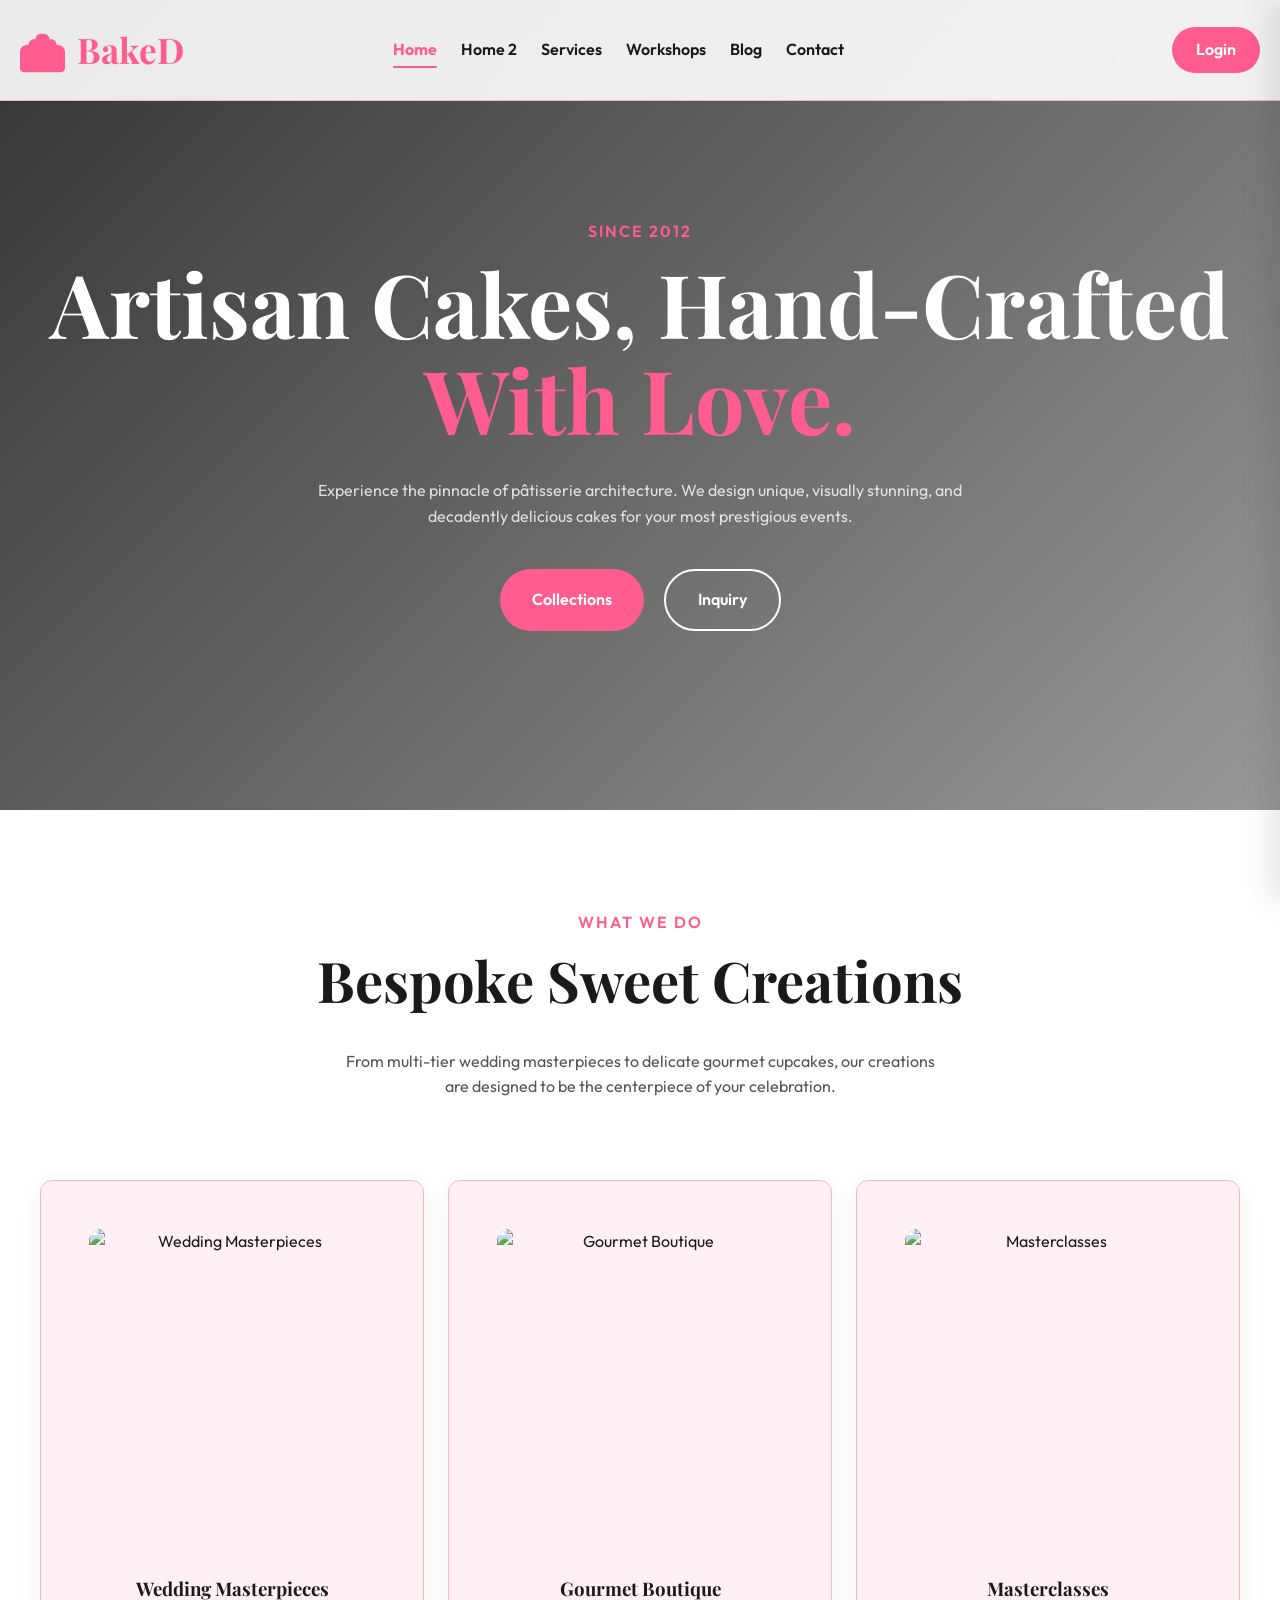
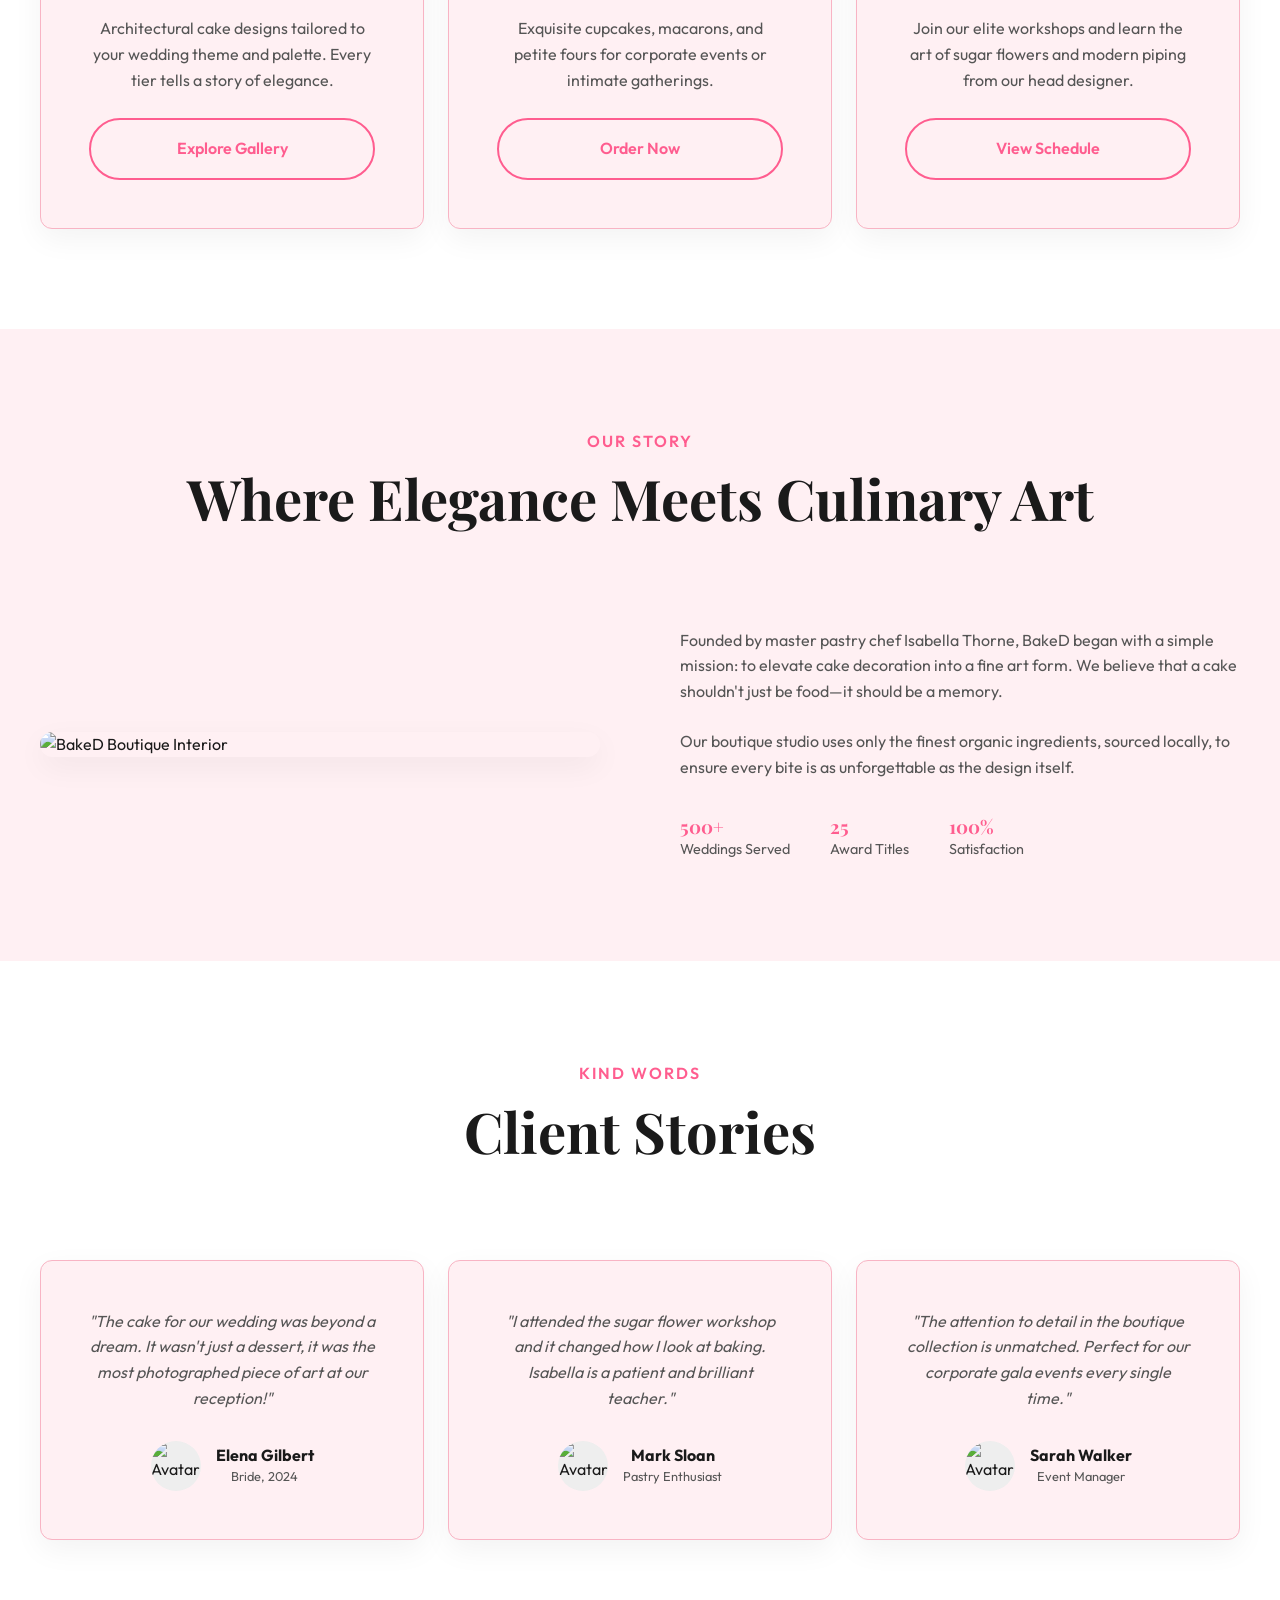
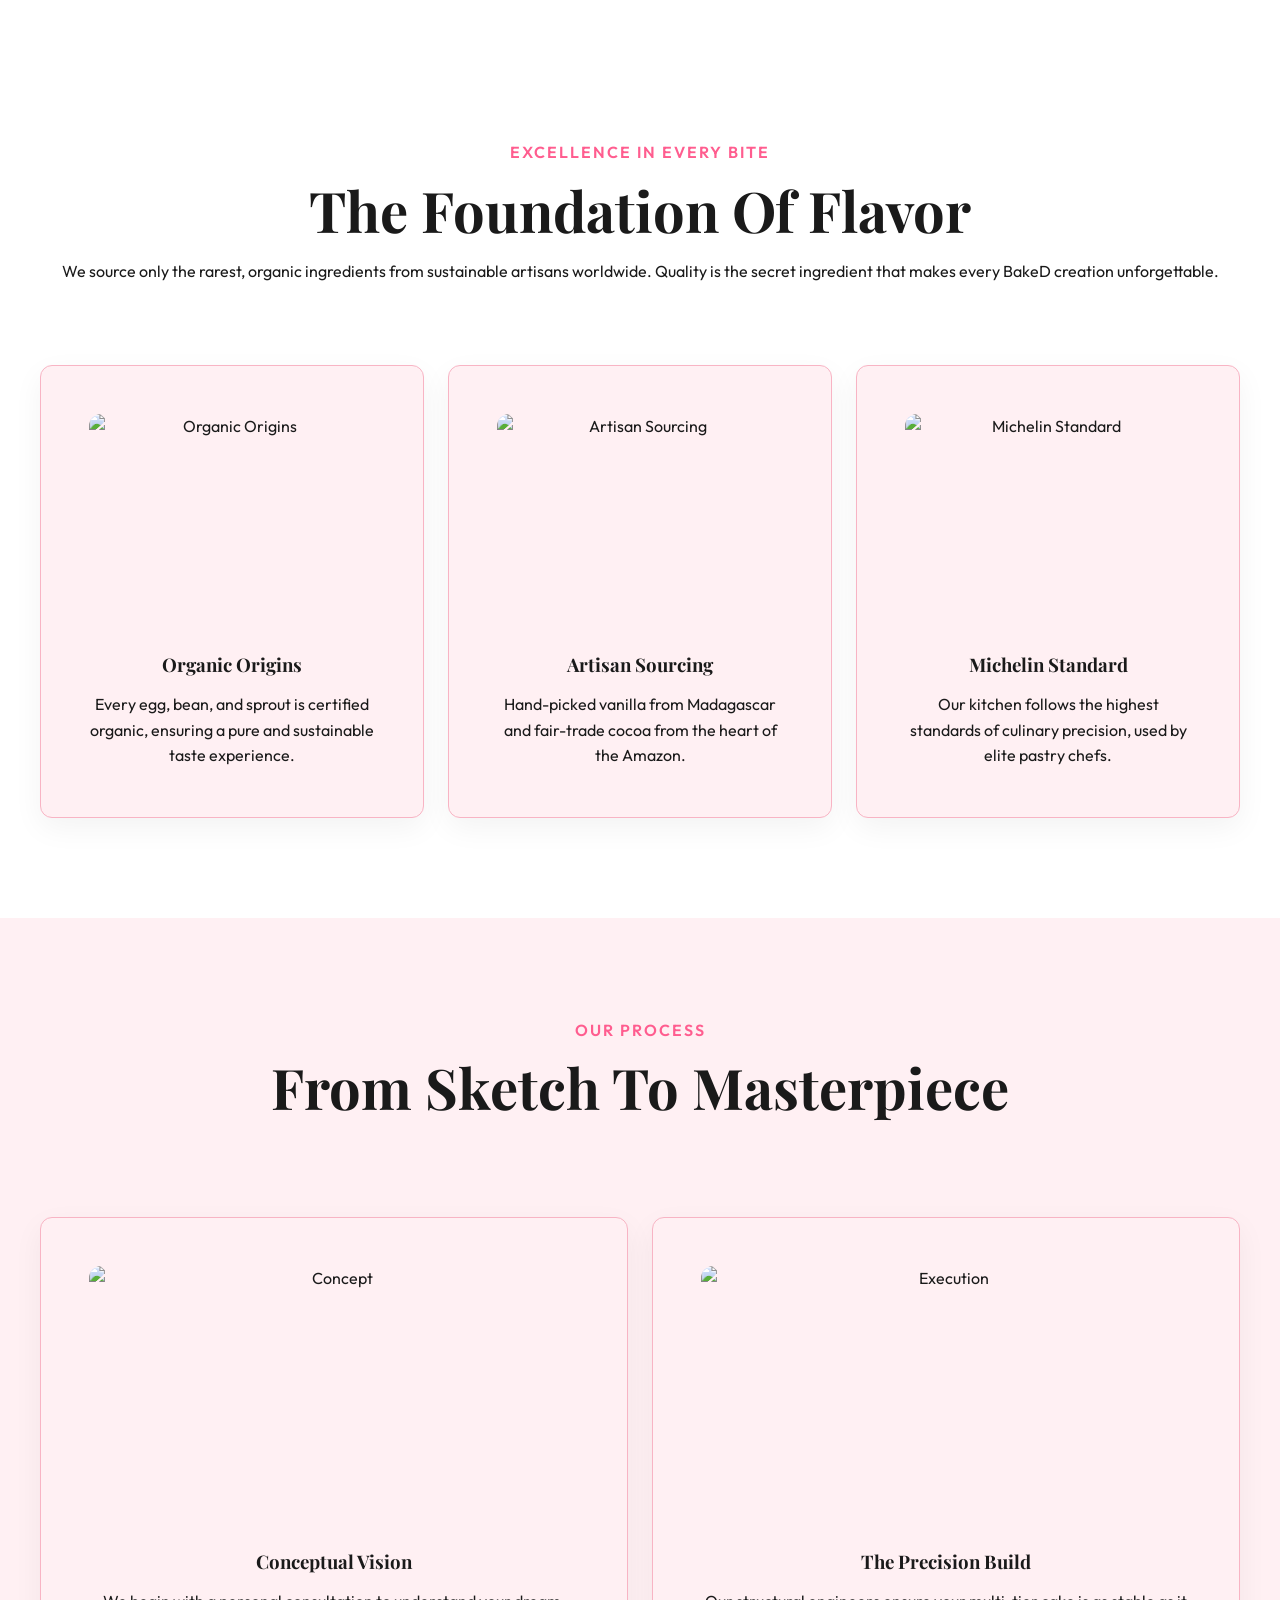
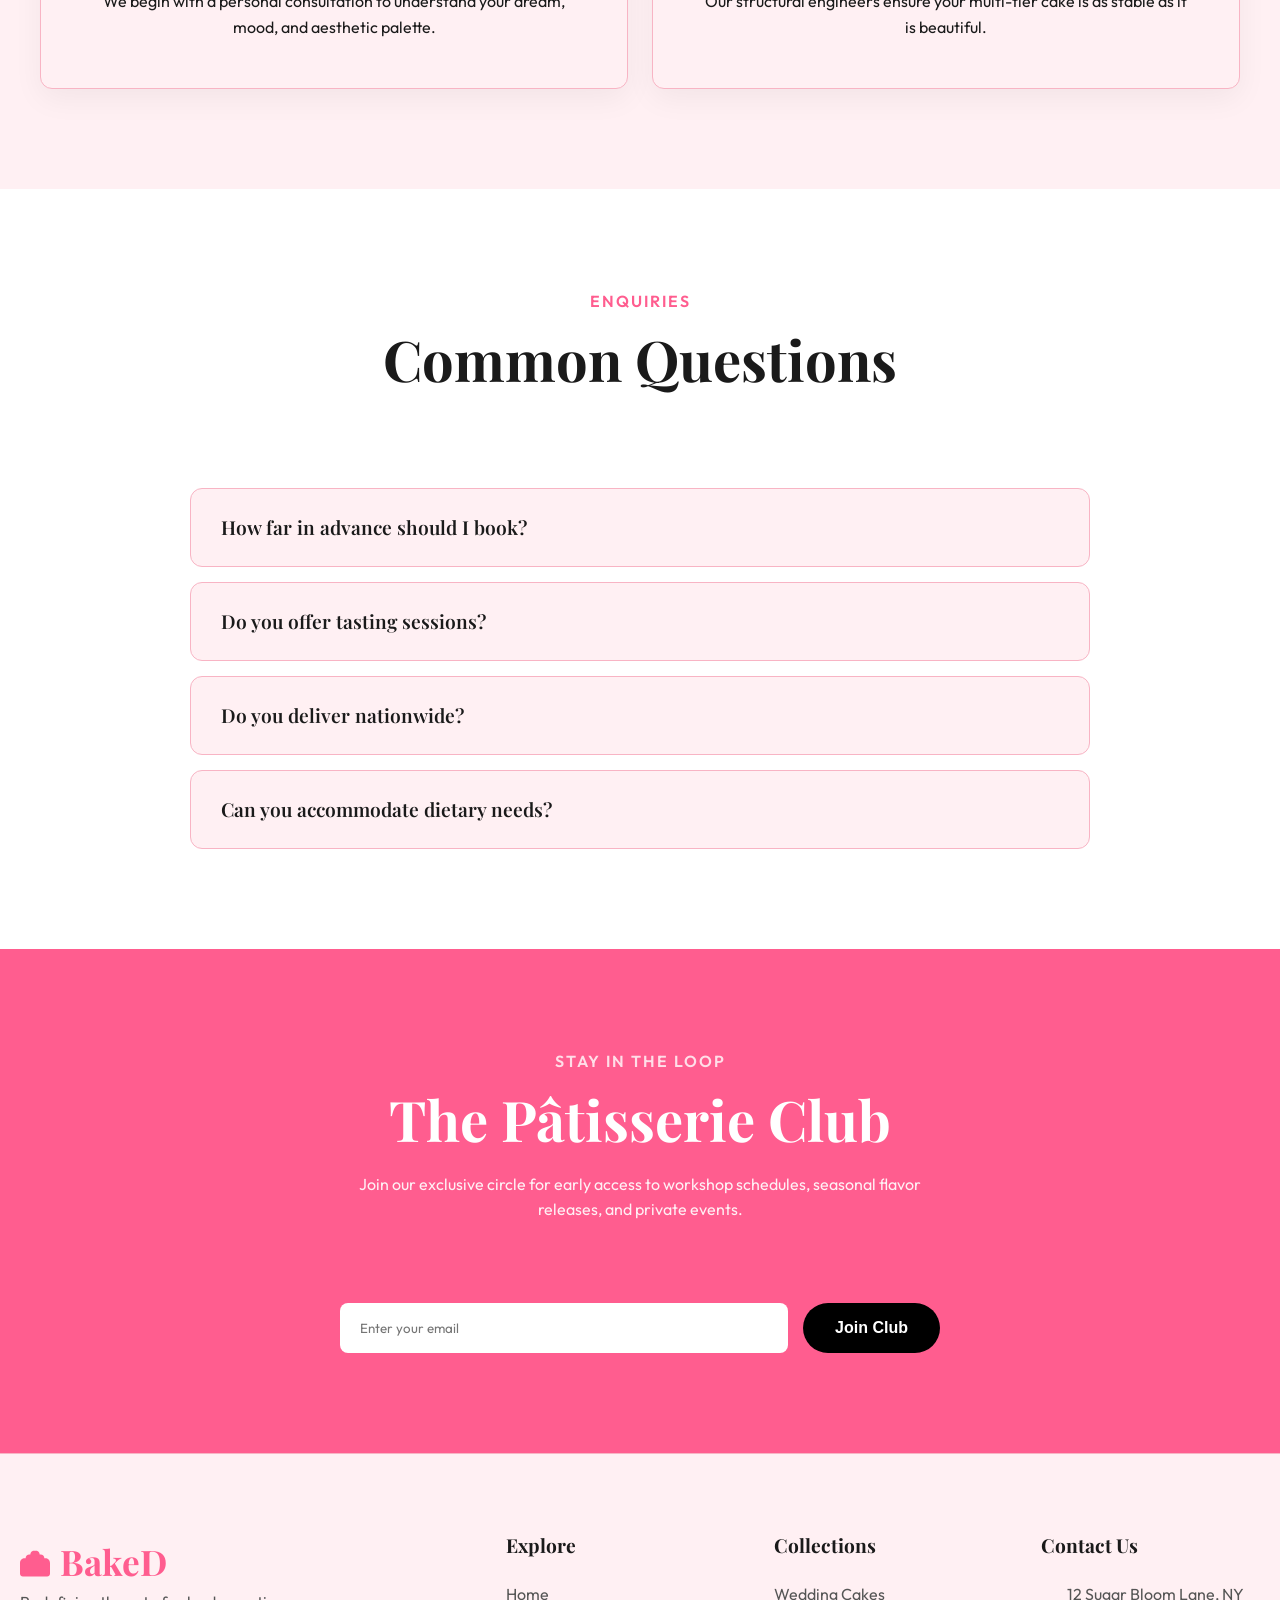
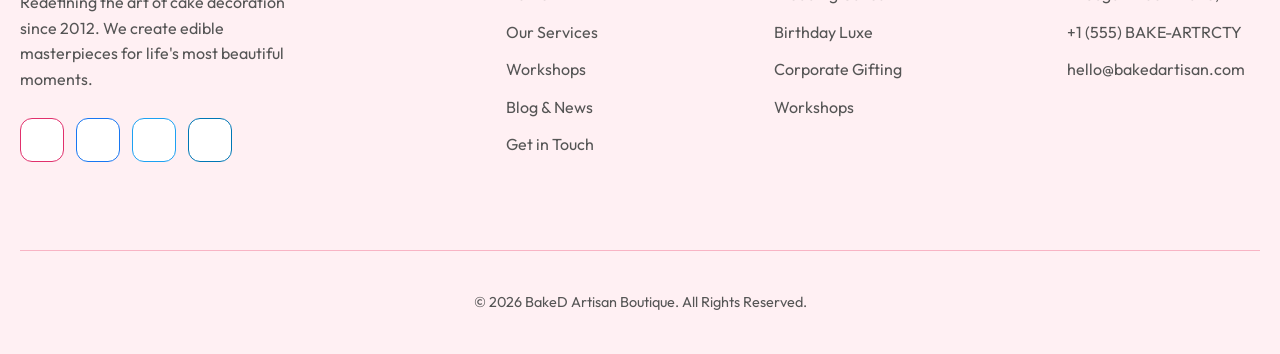
==== index.html @ 88829a71 "U" ====
<!DOCTYPE html>
<html lang="en" dir="ltr" data-theme="light">

<head>
    <meta charset="UTF-8">
    <meta name="viewport" content="width=device-width, initial-scale=1.0">
    <title>BakeD | Premium Cake Decoration & Design Boutique</title>
    <meta name="description"
        content="Artisan cake design for your most precious moments. From bespoke wedding cakes to gourmet workshops, BakeD brings your sweet dreams to life.">
    <link rel="stylesheet" href="style.css">
    <!-- Lucide Icons -->
    <script src="https://unpkg.com/lucide@latest"></script>
</head>

<body>

    <!-- Navbar -->
    <header class="navbar">
        <div class="container nav-container">
            <a href="index.html" class="logo">
                <svg viewBox="0 0 512 512" xmlns="http://www.w3.org/2000/svg">
                    <path
                        d="M416 192c0-35.3-28.7-64-64-64h-16c0-35.3-28.7-64-64-64h-32c-35.3 0-64 28.7-64 64h-16c-35.3 0-64 28.7-64 64v32h320v-32zM80 448c0 17.7 14.3 32 32 32h288c17.7 0 32-14.3 32-32v-160H80v160zm352-256H80c-44.2 0-80 35.8-80 80v184c0 26.5 21.5 48 48 48h416c26.5 0 48-21.5 48-48V272c0-44.2-35.8-80-80-80z" />
                </svg>
                BakeD
            </a>

            <nav class="nav-links">
                <a href="index.html" class="nav-link active">Home</a>
                <a href="home2.html" class="nav-link">Home 2</a>
                <a href="services.html" class="nav-link">Services</a>
                <a href="workshops.html" class="nav-link">Workshops</a>
                <a href="blog.html" class="nav-link">Blog</a>
                <a href="contact.html" class="nav-link">Contact</a>
            </nav>

            <div class="nav-actions">
                <button class="theme-toggle" aria-label="Toggle Theme">
                    <i data-lucide="moon" style="display: block;"></i>
                    <i data-lucide="sun" style="display: none;"></i>
                </button>
                <button class="rtl-toggle" aria-label="Toggle Direction">
                    <i data-lucide="languages"></i>
                </button>
                <a href="login.html" class="btn btn-primary nav-login-btn" style="padding: 10px 24px;">Login</a>
                <button class="menu-btn" aria-label="Open Menu">
                    <i data-lucide="menu"></i>
                </button>
            </div>
        </div>
    </header>

    <!-- Mobile Drawer -->
    <div class="overlay"></div>
    <div class="drawer">
        <div style="display: flex; justify-content: space-between; align-items: center; margin-bottom: 30px;">
            <a href="index.html" class="logo">
                <svg viewBox="0 0 512 512" xmlns="http://www.w3.org/2000/svg">
                    <path
                        d="M416 192c0-35.3-28.7-64-64-64h-16c0-35.3-28.7-64-64-64h-32c-35.3 0-64 28.7-64 64h-16c-35.3 0-64 28.7-64 64v32h320v-32zM80 448c0 17.7 14.3 32 32 32h288c17.7 0 32-14.3 32-32v-160H80v160zm352-256H80c-44.2 0-80 35.8-80 80v184c0 26.5 21.5 48 48 48h416c26.5 0 48-21.5 48-48V272c0-44.2-35.8-80-80-80z" />
                </svg>
                BakeD
            </a>
        </div>
        <nav style="display: flex; flex-direction: column; gap: 20px;">
            <a href="index.html" class="nav-link ">Home</a>
            <a href="home2.html" class="nav-link">Home 2</a>
            <a href="services.html" class="nav-link">Services</a>
            <a href="blog.html" class="nav-link">Blog</a>
            <a href="contact.html" class="nav-link">Contact</a>
            <a href="login.html" class="btn btn-primary">Login</a>
        </nav>
        <div style="margin-top: auto; display: flex; gap: 20px; justify-content: center;">
            <button class="theme-toggle" style="background: var(--bg-secondary); width: 50px; height: 50px;">
                <i data-lucide="moon"></i>
                <i data-lucide="sun" style="display: none;"></i>
            </button>
            <button class="rtl-toggle" style="background: var(--bg-secondary); width: 50px; height: 50px;">
                <i data-lucide="languages"></i>
            </button>
        </div>
    </div>

    <!-- Hero Section (Background Style) -->
    <section class="hero-bg"
        style="background-image: url('https://www.theknot.com/tk-media/images/56744150-a2fe-4df0-8640-b7371d769762');">
        <div class="container" data-animate>
            <span class="section-subtitle">Since 2012</span>
            <h1 style="font-size: clamp(3rem, 8vw, 5.5rem); line-height: 1.1;">Artisan Cakes, Hand-Crafted <br><span
                    style="color: var(--color-primary);">With Love.</span></h1>
            <p>Experience the pinnacle of pâtisserie architecture. We design unique, visually stunning, and decadently
                delicious cakes for your most prestigious events.</p>
            <div style="display: flex; gap: 20px; justify-content: center;">
                <a href="services.html" class="btn btn-primary"> Collections</a>
                <a href="contact.html" class="btn btn-secondary" style="border-color: #fff; color: #fff;">Inquiry</a>
            </div>
        </div>
    </section>

    <!-- Services Section -->
    <section class="section" id="services">
        <div class="container">
            <header class="section-header" data-animate>
                <span class="section-subtitle">What We Do</span>
                <h2 class="section-title">Bespoke Sweet Creations</h2>
                <p style="max-width: 600px; margin: 20px auto 0; color: var(--text-secondary);">From multi-tier wedding
                    masterpieces to delicate gourmet cupcakes, our creations are designed to be the centerpiece of your
                    celebration.</p>
            </header>

            <div class="grid" style="grid-template-columns: repeat(3, 1fr);" data-animate>
                <!-- Card 1 -->
                <div class="card">
                    <img src="https://encrypted-tbn0.gstatic.com/images?q=tbn:ANd9GcQU9iIMvHauQ5S3E10xNqNL8Yhfn38bm8DrJQ&s"
                        alt="Wedding Masterpieces"
                        style="width: 100%; height: 240px; object-fit: cover; border-radius: 12px; margin-bottom: 25px;">
                    <div class="card-icon"><i data-lucide="cake" style="width: 48px; height: 48px;"></i></div>
                    <h3>Wedding Masterpieces</h3>
                    <p style="color: var(--text-secondary); margin-bottom: 25px;">Architectural cake designs tailored to
                        your wedding theme and palette. Every tier tells a story of elegance.</p>
                    <a href="services.html" class="btn btn-secondary">Explore Gallery</a>
                </div>
                <!-- Card 2 -->
                <div class="card">
                    <img src="https://encrypted-tbn0.gstatic.com/images?q=tbn:ANd9GcQU22sM7Tjg-fYjYsd8KGY_Ss3wjfadqrzB3w&s"
                        alt="Gourmet Boutique"
                        style="width: 100%; height: 240px; object-fit: cover; border-radius: 12px; margin-bottom: 25px;">
                    <div class="card-icon"><i data-lucide="cookie" style="width: 48px; height: 48px;"></i></div>
                    <h3>Gourmet Boutique</h3>
                    <p style="color: var(--text-secondary); margin-bottom: 25px;">Exquisite cupcakes, macarons, and
                        petite fours for corporate events or intimate gatherings.</p>
                    <a href="services.html" class="btn btn-secondary">Order Now</a>
                </div>
                <!-- Card 3 -->
                <div class="card">
                    <img src="https://culinary.mintsrecipes.com/wp-content/uploads/2023/08/3-Stencil-cake-2-e1699294566548.jpg"
                        alt="Masterclasses"
                        style="width: 100%; height: 240px; object-fit: cover; border-radius: 12px; margin-bottom: 25px;">
                    <div class="card-icon"><i data-lucide="palmtree" style="width: 48px; height: 48px;"></i></div>
                    <h3>Masterclasses</h3>
                    <p style="color: var(--text-secondary); margin-bottom: 25px;">Join our elite workshops and learn the
                        art of sugar flowers and modern piping from our head designer.</p>
                    <a href="services.html" class="btn btn-secondary">View Schedule</a>
                </div>
            </div>
        </div>
    </section>

    <!-- About Section -->
    <section class="section" style="background: var(--bg-secondary);">
        <div class="container">
            <header class="section-header" data-animate>
                <span class="section-subtitle">Our Story</span>
                <h2 class="section-title">Where Elegance Meets Culinary Art</h2>
            </header>
            <div style="display: grid; grid-template-columns: 1fr 1fr; gap: 80px; align-items: center;">
                <div data-animate>
                    <img src="https://www.warmoven.in/cdn/shop/articles/Small-Cake-Shop-Interior-Design.png?v=1751019890&width=1100"
                        alt="BakeD Boutique Interior" style="border-radius: 20px; box-shadow: var(--shadow);">
                </div>
                <div data-animate>
                    <p style="color: var(--text-secondary); margin-bottom: 25px;">Founded by master pastry chef Isabella
                        Thorne, BakeD began with a simple mission: to elevate cake decoration into a fine art form. We
                        believe that a cake shouldn't just be food—it should be a memory.</p>
                    <p style="color: var(--text-secondary); margin-bottom: 35px;">Our boutique studio uses only the
                        finest organic ingredients, sourced locally, to ensure every bite is as unforgettable as the
                        design itself.</p>
                    <div style="display: flex; gap: 40px;">
                        <div>
                            <h3 style="color: var(--color-primary); margin: 0;">500+</h3>
                            <p style="font-size: 0.9rem; color: var(--text-secondary);">Weddings Served</p>
                        </div>
                        <div>
                            <h3 style="color: var(--color-primary); margin: 0;">25</h3>
                            <p style="font-size: 0.9rem; color: var(--text-secondary);">Award Titles</p>
                        </div>
                        <div>
                            <h3 style="color: var(--color-primary); margin: 0;">100%</h3>
                            <p style="font-size: 0.9rem; color: var(--text-secondary);">Satisfaction</p>
                        </div>
                    </div>
                </div>
            </div>
    </section>

    <!-- Testimonials -->
    <section class="section">
        <div class="container">
            <header class="section-header" data-animate>
                <span class="section-subtitle">Kind Words</span>
                <h2 class="section-title">Client Stories</h2>
            </header>

            <div class="grid" style="grid-template-columns: repeat(3, 1fr);" data-animate>
                <div class="card">
                    <p style="font-style: italic; color: var(--text-secondary); margin-bottom: 30px;">"The cake for our
                        wedding was beyond a dream. It wasn't just a dessert, it was the most photographed piece of art
                        at our reception!"</p>
                    <div style="display: flex; align-items: center; gap: 15px;">
                        <div style="width: 50px; height: 50px; border-radius: 50%; background: #eee; overflow: hidden;">
                            <img src="https://i.pravatar.cc/150?u=1" alt="Avatar">
                        </div>
                        <div style="text-align: left;">
                            <h4 style="margin: 0; font-family: var(--font-body); font-size: 1rem;">Elena Gilbert</h4>
                            <p style="margin: 0; font-size: 0.8rem; color: var(--text-secondary);">Bride, 2024</p>
                        </div>
                    </div>
                </div>
                <div class="card">
                    <p style="font-style: italic; color: var(--text-secondary); margin-bottom: 30px;">"I attended the
                        sugar flower workshop and it changed how I look at baking. Isabella is a patient and brilliant
                        teacher."</p>
                    <div style="display: flex; align-items: center; gap: 15px;">
                        <div style="width: 50px; height: 50px; border-radius: 50%; background: #eee; overflow: hidden;">
                            <img src="https://i.pravatar.cc/150?u=2" alt="Avatar">
                        </div>
                        <div style="text-align: left;">
                            <h4 style="margin: 0; font-family: var(--font-body); font-size: 1rem;">Mark Sloan</h4>
                            <p style="margin: 0; font-size: 0.8rem; color: var(--text-secondary);">Pastry Enthusiast</p>
                        </div>
                    </div>
                </div>
                <div class="card">
                    <p style="font-style: italic; color: var(--text-secondary); margin-bottom: 30px;">"The attention to
                        detail in the boutique collection is unmatched. Perfect for our corporate gala events every
                        single time."</p>
                    <div style="display: flex; align-items: center; gap: 15px;">
                        <div style="width: 50px; height: 50px; border-radius: 50%; background: #eee; overflow: hidden;">
                            <img src="https://i.pravatar.cc/150?u=3" alt="Avatar">
                        </div>
                        <div style="text-align: left;">
                            <h4 style="margin: 0; font-family: var(--font-body); font-size: 1rem;">Sarah Walker</h4>
                            <p style="margin: 0; font-size: 0.8rem; color: var(--text-secondary);">Event Manager</p>
                        </div>
                    </div>
                </div>
            </div>
        </div>
    </section>

    <!-- Ingredients Section -->
    <section class="section">
        <div class="container">
            <header class="section-header" data-animate>
                <span class="section-subtitle">Excellence In Every Bite</span>
                <h2 class="section-title">The Foundation Of Flavor</h2>
                <p>We source only the rarest, organic ingredients from sustainable artisans worldwide. Quality is the
                    secret ingredient that makes every BakeD creation unforgettable.</p>
            </header>

            <div class="grid" style="grid-template-columns: repeat(3, 1fr);" data-animate>
                <div class="card">
                    <img src="https://encrypted-tbn0.gstatic.com/images?q=tbn:ANd9GcQo7Hd4vbDe0rrioVf2kFgesuBsoQcwdFDxTg&s"
                        alt="Organic Origins"
                        style="width: 100%; height: 200px; object-fit: cover; border-radius: 12px; margin-bottom: 25px;">
                    <div style="color: var(--color-primary); margin-bottom: 15px;"><i data-lucide="leaf"></i></div>
                    <h3>Organic Origins</h3>
                    <p>Every egg, bean, and sprout is certified organic, ensuring a pure and sustainable taste
                        experience.</p>
                </div>
                <div class="card">
                    <img src="https://encrypted-tbn0.gstatic.com/images?q=tbn:ANd9GcTGoi-krqF2e91ZWFIARfNjZ3yhoxpjjeLjfg&s"
                        alt="Artisan Sourcing"
                        style="width: 100%; height: 200px; object-fit: cover; border-radius: 12px; margin-bottom: 25px;">
                    <div style="color: var(--color-primary); margin-bottom: 15px;"><i data-lucide="shield-check"></i>
                    </div>
                    <h3>Artisan Sourcing</h3>
                    <p>Hand-picked vanilla from Madagascar and fair-trade cocoa from the heart of the Amazon.</p>
                </div>
                <div class="card">
                    <img src="https://encrypted-tbn0.gstatic.com/images?q=tbn:ANd9GcTGwwYJWlLuYxhie5h4HkytWalGsqwB_gxaAg&s"
                        alt="Michelin Standard"
                        style="width: 100%; height: 200px; object-fit: cover; border-radius: 12px; margin-bottom: 25px;">
                    <div style="color: var(--color-primary); margin-bottom: 15px;"><i data-lucide="stars"></i></div>
                    <h3>Michelin Standard</h3>
                    <p>Our kitchen follows the highest standards of culinary precision, used by elite pastry chefs.</p>
                </div>
            </div>
        </div>
    </section>

    <!-- Artisan Workflow Section -->
    <section class="section" style="background: var(--bg-secondary);">
        <div class="container">
            <header class="section-header" data-animate>
                <span class="section-subtitle">Our Process</span>
                <h2 class="section-title">From Sketch To Masterpiece</h2>
            </header>

            <div class="grid" style="grid-template-columns: repeat(2, 1fr);" data-animate>
                <div class="card">
                    <img src="https://img.freepik.com/free-photo/food-dessert-representative-elements_23-2149177025.jpg?semt=ais_hybrid&w=740&q=80"
                        alt="Concept"
                        style="width: 100%; height: 260px; object-fit: cover; border-radius: 12px; margin-bottom: 25px;">
                    <h3>Conceptual Vision</h3>
                    <p>We begin with a personal consultation to understand your dream, mood, and aesthetic palette.</p>
                </div>
                <div class="card">
                    <img src="https://luvflowercake.com/wp-content/uploads/2021/10/f833f8a1-63a9-4de0-88d6-f95b5989b730.jpg"
                        alt="Execution"
                        style="width: 100%; height: 260px; object-fit: cover; border-radius: 12px; margin-bottom: 25px;">
                    <h3>The Precision Build</h3>
                    <p>Our structural engineers ensure your multi-tier cake is as stable as it is beautiful.</p>
                </div>
            </div>
        </div>
    </section>

    <!-- Client FAQ Section -->
    <section class="section">
        <div class="container">
            <header class="section-header" data-animate>
                <span class="section-subtitle">Enquiries</span>
                <h2 class="section-title">Common Questions</h2>
            </header>

            <div class="faq-accordion" data-animate>
                <div class="faq-item">
                    <button class="faq-question">
                        How far in advance should I book?
                        <i data-lucide="chevron-down" class="faq-icon"></i>
                    </button>
                    <div class="faq-answer">
                        <p>For large events like weddings, we recommend booking 6-12 months in advance. For boutique
                            orders, 2 weeks is sufficient.</p>
                    </div>
                </div>

                <div class="faq-item">
                    <button class="faq-question">
                        Do you offer tasting sessions?
                        <i data-lucide="chevron-down" class="faq-icon"></i>
                    </button>
                    <div class="faq-answer">
                        <p>Absolutely. We offer private tasting sessions for all bespoke commissions where you can
                            sample our signature flavor pairings.</p>
                    </div>
                </div>

                <div class="faq-item">
                    <button class="faq-question">
                        Do you deliver nationwide?
                        <i data-lucide="chevron-down" class="faq-icon"></i>
                    </button>
                    <div class="faq-answer">
                        <p>Yes, we have a specialized logistics team to handle climate-controlled delivery across the
                            country for major events.</p>
                    </div>
                </div>

                <div class="faq-item">
                    <button class="faq-question">
                        Can you accommodate dietary needs?
                        <i data-lucide="chevron-down" class="faq-icon"></i>
                    </button>
                    <div class="faq-answer">
                        <p>We pride ourselves on creating vegan and gluten-free masterpieces that are indistinguishable
                            from our classic collection.</p>
                    </div>
                </div>
            </div>
        </div>
    </section>

    <!-- Newsletter Section -->
    <section class="section" style="background: var(--color-primary); color: white;">
        <div class="container" style="text-align: center;">
            <header class="section-header" data-animate>
                <span class="section-subtitle" style="color: white; opacity: 0.8;">Stay In The Loop</span>
                <h2 class="section-title" style="color: white; margin-bottom: 20px;">The Pâtisserie Club</h2>
                <p style="color: white; opacity: 0.9; margin: 0 auto 40px; max-width: 600px;">Join our exclusive circle
                    for early access to workshop schedules, seasonal flavor releases, and private events.</p>
            </header>

            <div style="max-width: 600px; margin: 0 auto;" data-animate>
                <form style="display: flex; gap: 15px; justify-content: center;">
                    <input type="email" class="form-input" placeholder="Enter your email"
                        style="background: white; color: black; border: none; flex: 1;">
                    <button class="btn btn-secondary" style="background: black; border: none; color: white;">Join
                        Club</button>
                </form>
            </div>
        </div>
    </section>

    <!-- Footer -->
    <footer class="footer">
        <div class="container">
            <div class="footer-grid">
                <div class="footer-column">
                    <a href="index.html" class="logo" style="display: flex; align-items: center; gap: 10px;">
                        <svg viewBox="0 0 512 512" xmlns="http://www.w3.org/2000/svg"
                            style="width: 30px; height: 30px; fill: var(--color-primary);">
                            <path
                                d="M416 192c0-35.3-28.7-64-64-64h-16c0-35.3-28.7-64-64-64h-32c-35.3 0-64 28.7-64 64h-16c-35.3 0-64 28.7-64 64v32h320v-32zM80 448c0 17.7 14.3 32 32 32h288c17.7 0 32-14.3 32-32v-160H80v160zm352-256H80c-44.2 0-80 35.8-80 80v184c0 26.5 21.5 48 48 48h416c26.5 0 48-21.5 48-48V272c0-44.2-35.8-80-80-80z" />
                        </svg>
                        BakeD
                    </a>
                    <p class="footer-tagline">Redefining the art of cake decoration since 2012. We create edible
                        masterpieces for life's most beautiful moments.</p>
                    <div class="footer-socials" style="display: flex; gap: 12px; flex-wrap: wrap; margin-top: 25px;">
                        <a href="#" class="social-icon icon-instagram"><i data-lucide="instagram"></i></a>
                        <a href="#" class="social-icon icon-facebook"><i data-lucide="facebook"></i></a>
                        <a href="#" class="social-icon icon-twitter"><i data-lucide="twitter"></i></a>
                        <a href="#" class="social-icon icon-linkedin"><i data-lucide="linkedin"></i></a>
                    </div>
                </div>
                <div class="footer-column">
                    <h3>Explore</h3>
                    <a href="index.html" class="footer-link">Home</a>
                    <a href="services.html" class="footer-link">Our Services</a>
                    <a href="workshops.html" class="footer-link">Workshops</a>
                    <a href="blog.html" class="footer-link">Blog & News</a>
                    <a href="contact.html" class="footer-link">Get in Touch</a>
                </div>
                <div class="footer-column">
                    <h3>Collections</h3>
                    <a href="#" class="footer-link">Wedding Cakes</a>
                    <a href="#" class="footer-link">Birthday Luxe</a>
                    <a href="#" class="footer-link">Corporate Gifting</a>
                    <a href="#" class="footer-link">Workshops</a>
                </div>
                <div class="footer-column">
                    <h3>Contact Us</h3>
                    <p class="footer-link" style="display: flex; gap: 10px; align-items: center; cursor: default;">
                        <i data-lucide="map-pin" style="width: 16px;"></i> 12 Sugar Bloom Lane, NY
                    </p>
                    <p class="footer-link" style="display: flex; gap: 10px; align-items: center; cursor: default;">
                        <i data-lucide="phone" style="width: 16px;"></i> +1 (555) BAKE-ARTRCTY
                    </p>
                    <p class="footer-link" style="display: flex; gap: 10px; align-items: center; cursor: default;">
                        <i data-lucide="mail" style="width: 16px;"></i> hello@bakedartisan.com
                    </p>
                </div>
            </div>
            <div class="footer-bottom">
                <p>&copy; 2026 BakeD Artisan Boutique. All Rights Reserved.</p>
            </div>
        </div>
    </footer>

    <script src="script.js"></script>
    <style>
        @keyframes float {

            0%,
            100% {
                transform: translateY(0);
            }

            50% {
                transform: translateY(-20px);
            }
        }
    </style>
</body>

</html>
---- style.css ----
@import url('https://fonts.googleapis.com/css2?family=Outfit:wght@300;400;500;600;700&family=Playfair+Display:ital,wght@0,400;0,700;1,400&display=swap');

:root {
  /* Brand Colors */
  --color-primary: #FF5D8F;
  /* Vibrant Rich Rose */
  --color-secondary: #2C3333;
  /* Deep Charcoal */
  --color-accent: #D4AF37;
  /* Gold */

  /* Foundation */
  --bg-primary: #FFFFFF;
  --bg-secondary: #FFF0F3;
  /* Soft Rose Background */
  --text-primary: #1A1A1A;
  --text-secondary: #555555;
  --border-color: #F8B4C4;

  /* Typography */
  --font-heading: 'Playfair Display', serif;
  --font-body: 'Outfit', sans-serif;

  /* Spacing */
  --spacing-xs: 8px;
  --spacing-sm: 16px;
  --spacing-md: 24px;
  --spacing-lg: 48px;
  --spacing-xl: 80px;

  /* Grid & Container */
  --container-max-width: 1280px;
  --section-padding: 100px 20px;

  /* Utils */
  --radius: 12px;
  --shadow: 0 10px 30px rgba(0, 0, 0, 0.05);
  --transition: all 0.3s cubic-bezier(0.4, 0, 0.2, 1);
}

[data-theme="dark"] {
  --bg-primary: #0A0A0A;
  --bg-secondary: #1A1012;
  /* Dark Rose Tint */
  --text-primary: #FDF2F5;
  --text-secondary: #CBB4B9;
  --border-color: #3D262B;
  --shadow: 0 10px 40px rgba(0, 0, 0, 0.6);
}

/* Global Resets */
*,
*::before,
*::after {
  box-sizing: border-box;
  margin: 0;
  padding: 0;
}

html {
  scroll-behavior: smooth;
}

body {
  font-family: var(--font-body);
  background: var(--bg-primary);
  color: var(--text-primary);
  line-height: 1.6;
  overflow-x: hidden;
  transition: var(--transition);
}

[dir="rtl"] body {
  text-align: right;
}

h1,
h2,
h3,
h4,
h5,
h6 {
  font-family: var(--font-heading);
  line-height: 1.2;
  margin-bottom: var(--spacing-sm);
}

a {
  text-decoration: none;
  color: inherit;
  transition: var(--transition);
}

ul {
  list-style: none;
}

img {
  max-width: 100%;
  height: auto;
  display: block;
  object-fit: cover;
}

/* Base Components */
.container {
  max-width: var(--container-max-width);
  margin: 0 auto;
  padding: 0 20px;
}

.section {
  padding: var(--section-padding);
}

/* Section Headings Styling - Always Centered */
.section-header {
  text-align: center;
  margin-bottom: var(--spacing-xl);
}

.section-title {
  font-size: clamp(2.5rem, 5vw, 3.5rem);
  color: var(--text-primary);
  position: relative;
  display: inline-block;
}

.section-subtitle {
  color: var(--color-primary);
  font-weight: 600;
  text-transform: uppercase;
  letter-spacing: 2px;
  display: block;
  margin-bottom: 10px;
}

/* Card Styling - Standard Rules */
.grid {
  display: grid;
  gap: var(--spacing-md);
  width: 100%;
}

.card {
  background: var(--bg-secondary);
  padding: var(--spacing-lg);
  border-radius: var(--radius);
  box-shadow: var(--shadow);
  display: flex;
  flex-direction: column;
  align-items: center;
  /* Centering horizontal */
  justify-content: center;
  /* Centering vertical if needed */
  text-align: center;
  /* Centering text */
  height: 100%;
  transition: var(--transition);
  border: 1px solid var(--border-color);
  position: relative;
  overflow: hidden;
}

.card>* {
  max-width: 100%;
  margin-bottom: var(--spacing-sm);
}

.card>*:last-child {
  margin-bottom: 0;
}

.card p,
.card ul,
.card li,
.card h3,
.card h4,
.card a {
  text-align: center;
}

.card ul {
  list-style: none;
  padding: 0;
  display: flex;
  flex-direction: column;
  align-items: center;
}

.card img {
  width: 100%;
  border-radius: 8px;
  object-fit: cover;
  margin-bottom: 20px;
}

.card:hover {
  transform: translateY(-10px);
  box-shadow: 0 20px 40px rgba(0, 0, 0, 0.1);
}

.card-icon {
  width: 60px;
  height: 60px;
  color: var(--color-primary);
  margin-bottom: var(--spacing-md);
  display: flex;
  align-items: center;
  justify-content: center;
}

.card .btn {
  width: 100%;
  justify-content: center;
  margin-top: auto;
  min-height: 54px;
}

/* Button Styling */
.btn {
  padding: 16px 32px;
  border-radius: 50px;
  font-weight: 600;
  cursor: pointer;
  display: inline-flex;
  align-items: center;
  gap: 10px;
  transition: var(--transition);
  border: none;
  font-size: 1rem;
}

.btn-primary {
  background: var(--color-primary);
  color: #fff;
}

.btn-primary:hover {
  background: #e5b9c2;
  transform: scale(1.05);
}

.btn-secondary {
  background: transparent;
  border: 2px solid var(--color-primary);
  color: var(--color-primary);
}

.btn-secondary:hover {
  background: var(--color-primary);
  color: #fff;
}

/* Navbar Components */
.navbar {
  position: fixed;
  top: 0;
  left: 0;
  width: 100%;
  z-index: 1000;
  background: rgba(255, 255, 255, 0.9);
  /* Solid white by default in light mode */
  backdrop-filter: blur(15px);
  border-bottom: 1px solid var(--border-color);
  transition: var(--transition);
  padding: 15px 0;
}

[data-theme="dark"] .navbar {
  background: rgba(10, 10, 10, 0.9);
}

/* Scrolled state refinement */
.navbar.scrolled {
  padding: 5px 0;
  box-shadow: var(--shadow);
}

.nav-container {
  height: 70px;
  display: flex;
  align-items: center;
  justify-content: space-between;
}

.logo {
  font-family: var(--font-heading);
  font-size: 2.2rem;
  font-weight: 700;
  color: var(--color-primary);
  display: flex;
  align-items: center;
  gap: 12px;
}

.logo svg {
  width: 45px;
  height: 45px;
  fill: var(--color-primary);
}

.nav-links {
  display: flex;
  gap: var(--spacing-md);
  align-items: center;
}

.nav-link {
  font-weight: 600;
  color: var(--text-primary);
  /* Ensure this is primary text */
}

.nav-link:hover {
  color: var(--color-primary);
}

.nav-link.active {
  color: var(--color-primary);
  font-weight: 700;
  position: relative;
}

.nav-link.active::after {
  content: '';
  position: absolute;
  bottom: -5px;
  left: 0;
  width: 100%;
  height: 2px;
  background: var(--color-primary);
  border-radius: 2px;
}

.nav-actions {
  display: flex;
  gap: var(--spacing-sm);
  align-items: center;
}

.theme-toggle,
.rtl-toggle,
.menu-btn {
  background: none;
  border: none;
  cursor: pointer;
  color: var(--text-primary);
  /* Use text-primary for icons to ensure visibility in both modes */
  width: 44px;
  height: 44px;
  display: flex;
  align-items: center;
  justify-content: center;
  border-radius: 12px;
  transition: var(--transition);
  border: 1px solid transparent;
}

.theme-toggle:hover,
.rtl-toggle:hover,
.menu-btn:hover {
  background: var(--bg-secondary);
  border-color: var(--border-color);
}

.menu-btn {
  display: none;
}

/* Mobile Side Drawer */
.drawer {
  position: fixed;
  top: 0;
  right: -300px;
  width: 300px;
  height: 100vh;
  background: var(--bg-primary);
  z-index: 1001;
  transition: right 0.4s ease;
  padding: 40px;
  box-shadow: -10px 0 30px rgba(0, 0, 0, 0.1);
  display: flex;
  flex-direction: column;
  gap: var(--spacing-md);
}

.drawer.open {
  right: 0;
}

.overlay {
  position: fixed;
  inset: 0;
  background: rgba(0, 0, 0, 0.5);
  backdrop-filter: blur(4px);
  z-index: 1000;
  display: none;
}

.overlay.visible {
  display: block;
}

/* Footer Styling */
.footer {
  background: var(--bg-secondary);
  padding: var(--spacing-xl) 0 40px;
  border-top: 1px solid var(--border-color);
}

.footer-grid {
  display: grid;
  grid-template-columns: 2fr 1fr 1fr 1fr;
  gap: var(--spacing-lg);
  margin-bottom: var(--spacing-xl);
}

.footer-logo {
  font-family: var(--font-heading);
  font-size: 2rem;
  color: var(--color-primary);
  margin-bottom: 20px;
}

.footer-bottom { text-align: center; } .footer-tagline {
  color: var(--text-secondary);
  max-width: 300px;
}

.footer-column h3 {
  font-size: 1.2rem;
  margin-bottom: 25px;
}

.footer-link {
  display: block;
  margin-bottom: 12px;
  color: var(--text-secondary);
  width: fit-content;
  position: relative;
}

.footer-link::after {
  content: "";
  position: absolute;
  bottom: -2px;
  left: 0;
  width: 0;
  height: 2px;
  background: var(--color-primary);
  transition: var(--transition);
}

.footer-link:hover {
  color: var(--color-primary);
  padding-left: 5px;
}

.footer-link:hover::after {
  width: 100%;
}

.footer-column h3 {
  transition: var(--transition);
}

.footer-column:hover h3 {
  color: var(--color-primary);
  transform: translateX(5px);
}

/* Social Icon Colors & Hover */
.social-icon {
  width: 44px;
  height: 44px;
  display: flex;
  align-items: center;
  justify-content: center;
  border-radius: 12px;
  background: var(--bg-primary);
  transition: var(--transition);
  border: 1px solid var(--border-color);
}

.social-icon i,
.social-icon svg {
  width: 22px;
  height: 22px;
  color: #333333; /* Dark color for visibility */
  stroke: currentColor;
  stroke-width: 2.2px;
  display: block;
  transition: var(--transition);
}

[data-theme="dark"] .social-icon i,
[data-theme="dark"] .social-icon svg {
  color: #FFFFFF;
}

.social-icon:hover i,
.social-icon:hover svg {
  color: #fff !important;
}

/* Social Icon Colors - Permanent Brand Colors */
.icon-instagram { border-color: #E1306C !important; color: #E1306C !important; }
.icon-instagram i, .icon-instagram svg { color: #E1306C !important; }
.icon-instagram:hover { background: #E1306C !important; }

.icon-facebook { border-color: #1877F2 !important; color: #1877F2 !important; }
.icon-facebook i, .icon-facebook svg { color: #1877F2 !important; }
.icon-facebook:hover { background: #1877F2 !important; }

.icon-twitter { border-color: #1DA1F2 !important; color: #1DA1F2 !important; }
.icon-twitter i, .icon-twitter svg { color: #1DA1F2 !important; }
.icon-twitter:hover { background: #1DA1F2 !important; }

.icon-linkedin { border-color: #0077B5 !important; color: #0077B5 !important; }
.icon-linkedin i, .icon-linkedin svg { color: #0077B5 !important; }
.icon-linkedin:hover { background: #0077B5 !important; }

.icon-pinterest { border-color: #BD081C !important; color: #BD081C !important; }
.icon-pinterest i, .icon-pinterest svg { color: #BD081C !important; }
.icon-pinterest:hover { background: #BD081C !important; }

.social-icon:hover i, .social-icon:hover svg {
  color: #fff !important;
}

.footer-socials a:hover i {
  color: #fff !important;
}

.footer-bottom {
  text-align: center;
  padding-top: 40px;
  border-top: 1px solid var(--border-color);
  color: var(--text-secondary);
  font-size: 0.9rem;
}

/* Responsive Breakpoints */
@media (max-width: 1024px) {
  .footer-grid {
    grid-template-columns: repeat(2, 1fr);
  }
}

@media (max-width: 768px) {
  .grid {
    grid-template-columns: repeat(2, 1fr) !important;
  }

  .grid .card:last-child:nth-child(odd) {
    grid-column: span 2;
    max-width: 500px;
    margin-left: auto;
    margin-right: auto;
    width: 100%;
  }

  .nav-links,
  .nav-actions .theme-toggle,
  .nav-actions .rtl-toggle,
  .nav-login-btn {
    display: none;
  }

  .menu-btn {
    display: flex;
  }

  .section-padding {
    padding: 60px 20px;
  }

  .footer-grid {
    grid-template-columns: 1fr;
    text-align: center;
    gap: 40px;
  }

  .footer-column {
    display: flex;
    flex-direction: column;
    align-items: center;
  }

  .footer-socials {
    justify-content: center !important;
  }

  .footer-bottom { text-align: center; } .footer-tagline {
    margin: 0 auto 20px;
    max-width: 300px;
  }

  .drawer {
    display: flex;
  }
}

@media (max-width: 360px) {

  .grid,
  [style*="grid-template-columns"] {
    grid-template-columns: 1fr !important;
  }

  .grid .card:last-child:nth-child(odd) {
    grid-column: span 1 !important;
  }

  .section-title {
    font-size: 2rem;
  }

  .card {
    padding: var(--spacing-md);
  }
}

/* Global Hero (Background Style) */
.hero-bg {
  position: relative;
  min-height: 90vh;
  display: flex;
  align-items: center;
  justify-content: center;
  text-align: center;
  color: #FFFFFF;
  background-size: cover;
  background-position: center;
  background-repeat: no-repeat;
  padding: 120px 20px 80px;
}

.hero-bg::before {
  content: "";
  position: absolute;
  inset: 0;
  background: linear-gradient(135deg, rgba(0, 0, 0, 0.8) 0%, rgba(0, 0, 0, 0.4) 100%);
  z-index: 1;
}

.hero-bg .container {
  position: relative;
  z-index: 2;
}

.hero-bg .section-subtitle {
  color: var(--color-primary);
}

.hero-bg h1 {
  color: #FFFFFF;
  margin-bottom: 30px;
}

.hero-bg p {
  color: rgba(255, 255, 255, 0.8);
  max-width: 700px;
  margin: 0 auto 40px;
}

[data-animate] {
  opacity: 0;
  transform: translateY(30px);
  transition: opacity 0.8s ease, transform 0.8s ease;
}

[data-animate].animated {
  opacity: 1;
  transform: translateY(0);
}

/* Authentication Page Specifics */
.auth-page {
  min-height: 100vh;
  display: flex;
  align-items: center;
  justify-content: center;
  background: var(--bg-secondary);
  padding: 20px;
}

.auth-card {
  background: var(--bg-primary);
  width: 100%;
  max-width: 450px;
  padding: 40px;
  border-radius: var(--radius);
  box-shadow: var(--shadow);
  position: relative;
  text-align: center;
}

.auth-toggles {
  position: absolute;
  top: 20px;
  right: 20px;
  display: flex;
  gap: 10px;
}

.auth-form {
  margin-top: 30px;
  text-align: left;
}

[dir="rtl"] .auth-form {
  text-align: right;
}

.form-group {
  margin-bottom: 20px;
}

.form-label {
  display: block;
  margin-bottom: 8px;
  font-weight: 500;
}

.form-input {
  width: 100%;
  padding: 14px 20px;
  border: 1px solid var(--border-color);
  border-radius: 8px;
  background: var(--bg-secondary);
  color: var(--text-primary);
  font-family: inherit;
  transition: var(--transition);
}

.form-input:focus {
  outline: none;
  border-color: var(--color-primary);
}

.input-wrapper {
  position: relative;
}

.password-toggle {
  position: absolute;
  right: 15px;
  top: 50%;
  transform: translateY(-50%);
  cursor: pointer;
  color: var(--text-secondary);
}

[dir="rtl"] .password-toggle {
  right: auto;
  left: 15px;
}

.auth-options {
  display: flex;
  justify-content: space-between;
  align-items: center;
  font-size: 0.9rem;
  margin-bottom: 25px;
}

.social-auth {
  margin-top: 30px;
}

.divider {
  display: flex;
  align-items: center;
  gap: 10px;
  color: var(--text-secondary);
  font-size: 0.85rem;
  margin: 30px 0;
}

.divider::before,
.divider::after {
  content: "";
  flex: 1;
  height: 1px;
  background: var(--border-color);
}

.social-btn {
  width: 100%;
  padding: 14px;
  border-radius: 8px;
  display: flex;
  align-items: center;
  justify-content: center;
  gap: 10px;
  margin-bottom: 12px;
  font-weight: 600;
  cursor: pointer;
  border: 1px solid var(--border-color);
  background: var(--bg-primary);
  transition: var(--transition);
}

.btn-google {
  color: #EA4335;
}

.btn-apple {
  background: #000;
  color: #fff;
}

.btn-email {
  color: var(--text-primary);
}

/* FAQ Accordion Styles */
.faq-accordion {
  max-width: 900px;
  margin: 0 auto;
  display: flex;
  flex-direction: column;
  gap: 15px;
}

.faq-item {
  background: var(--bg-secondary);
  border: 1px solid var(--border-color);
  border-radius: var(--radius);
  overflow: hidden;
  transition: var(--transition);
}

.faq-question {
  width: 100%;
  padding: 25px 30px;
  display: flex;
  justify-content: space-between;
  align-items: center;
  background: none;
  border: none;
  cursor: pointer;
  text-align: left;
  color: var(--text-primary);
  font-family: var(--font-heading);
  font-size: 1.2rem;
  font-weight: 600;
  transition: var(--transition);
}

.faq-question:hover {
  background: rgba(255, 93, 143, 0.05);
}

.faq-answer {
  max-height: 0;
  overflow: hidden;
  transition: max-height 0.3s ease-out, padding 0.3s ease;
  padding: 0 30px;
  color: var(--text-secondary);
  border-top: 1px solid transparent;
}

.faq-item.active .faq-answer {
  max-height: 300px;
  /* Large enough to fit content */
  padding: 20px 30px 30px;
  border-top-color: var(--border-color);
}

.faq-item.active .faq-question {
  color: var(--color-primary);
}

.faq-icon {
  transition: transform 0.3s ease;
  color: var(--color-primary);
}

.faq-item.active .faq-icon {
  transform: rotate(180deg);
}

[dir="rtl"] .faq-question {
  text-align: right;
}
/* Service Row Styling */
.service-row {
  display: flex;
  gap: 60px;
  align-items: center;
  margin-bottom: 120px;
}
.service-row.reverse {
  flex-direction: row-reverse;
}
.service-content {
  flex: 1;
  display: flex;
  flex-direction: column;
  align-items: center;
  text-align: center;
}
.service-content i,
.service-content .lucide {
  margin-bottom: 20px;
}
.service-content ul {
  list-style: none;
  padding: 0;
  margin-bottom: 30px;
  display: flex;
  flex-direction: column;
  align-items: center;
}
.service-content ul li {
  margin-bottom: 10px;
  color: var(--text-secondary);
}
.service-image {
  flex: 1;
  width: 100%;
}
.service-image img {
  width: 100%;
  height: auto;
  max-height: 500px;
  object-fit: contain;
  border-radius: 20px;
}
@media (max-width: 1024px) {
  .service-row,
  .service-row.reverse {
    flex-direction: column !important;
    gap: 40px;
  }
}
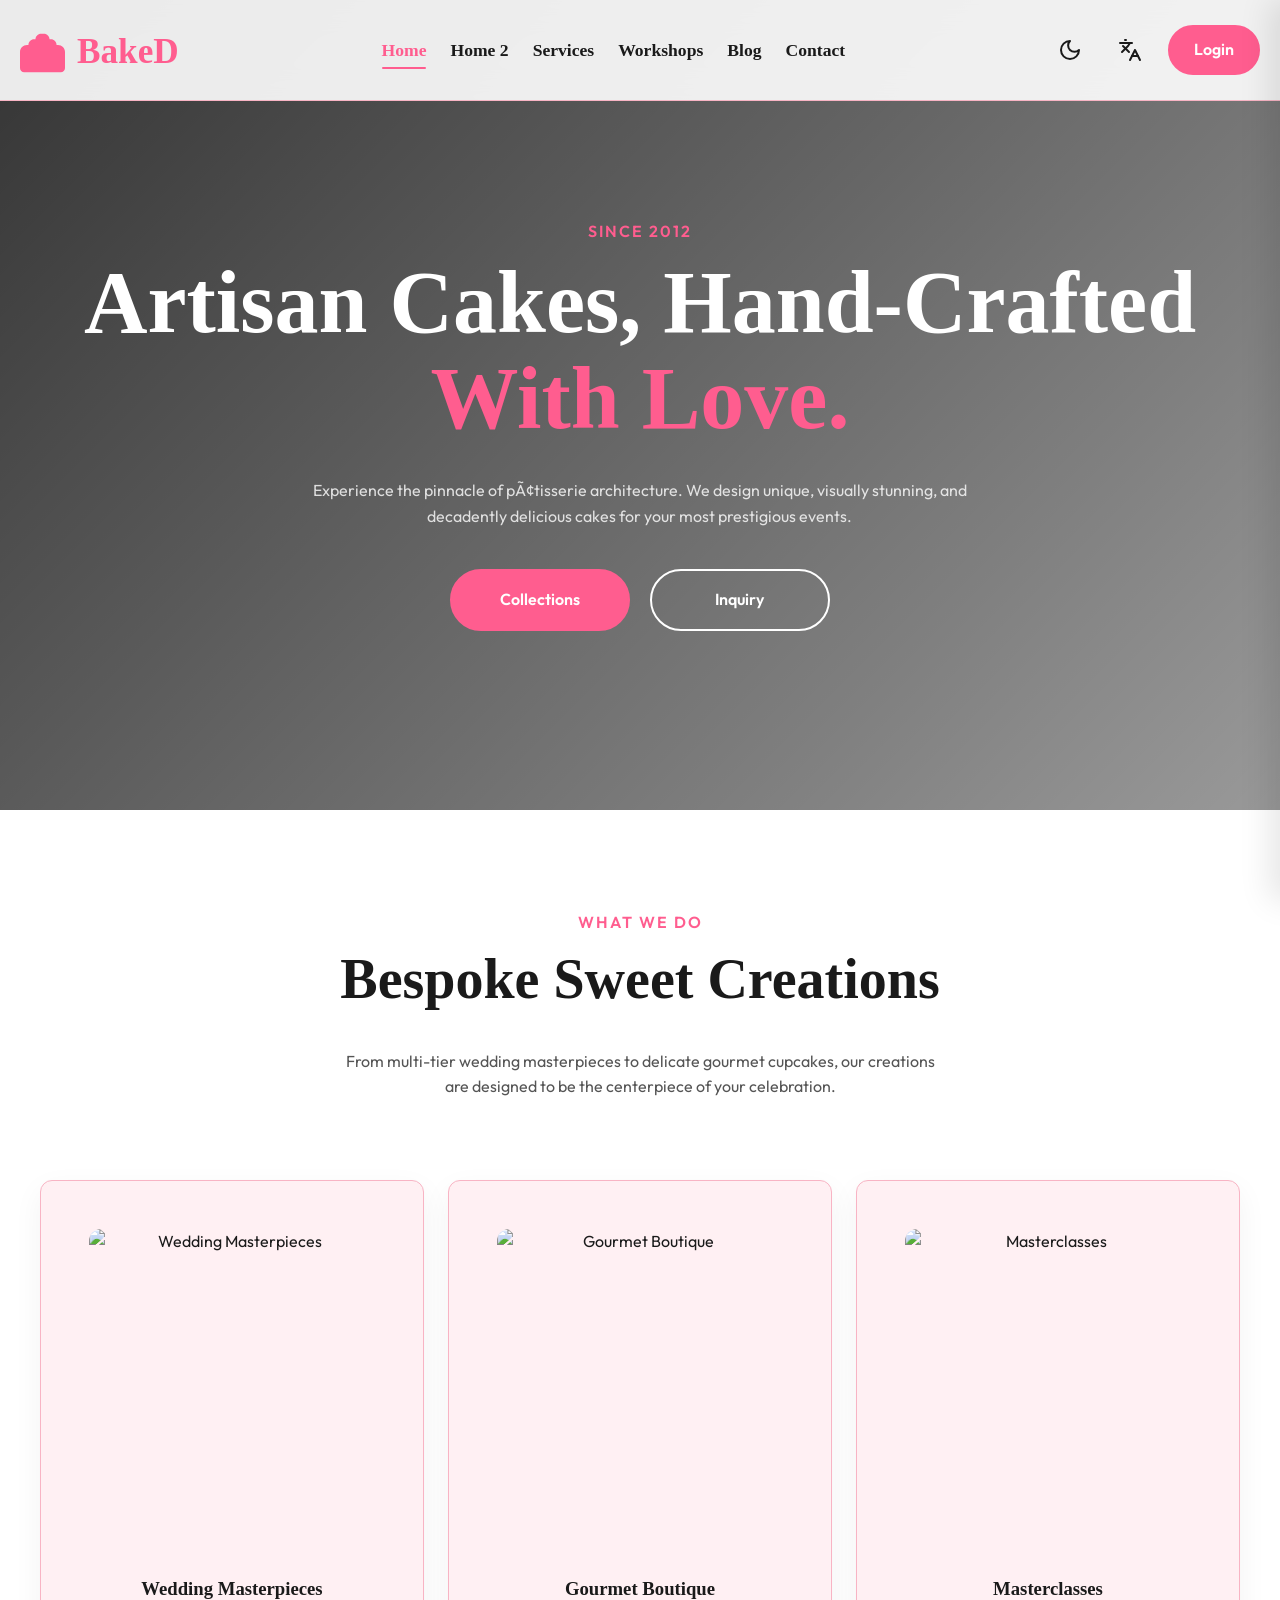
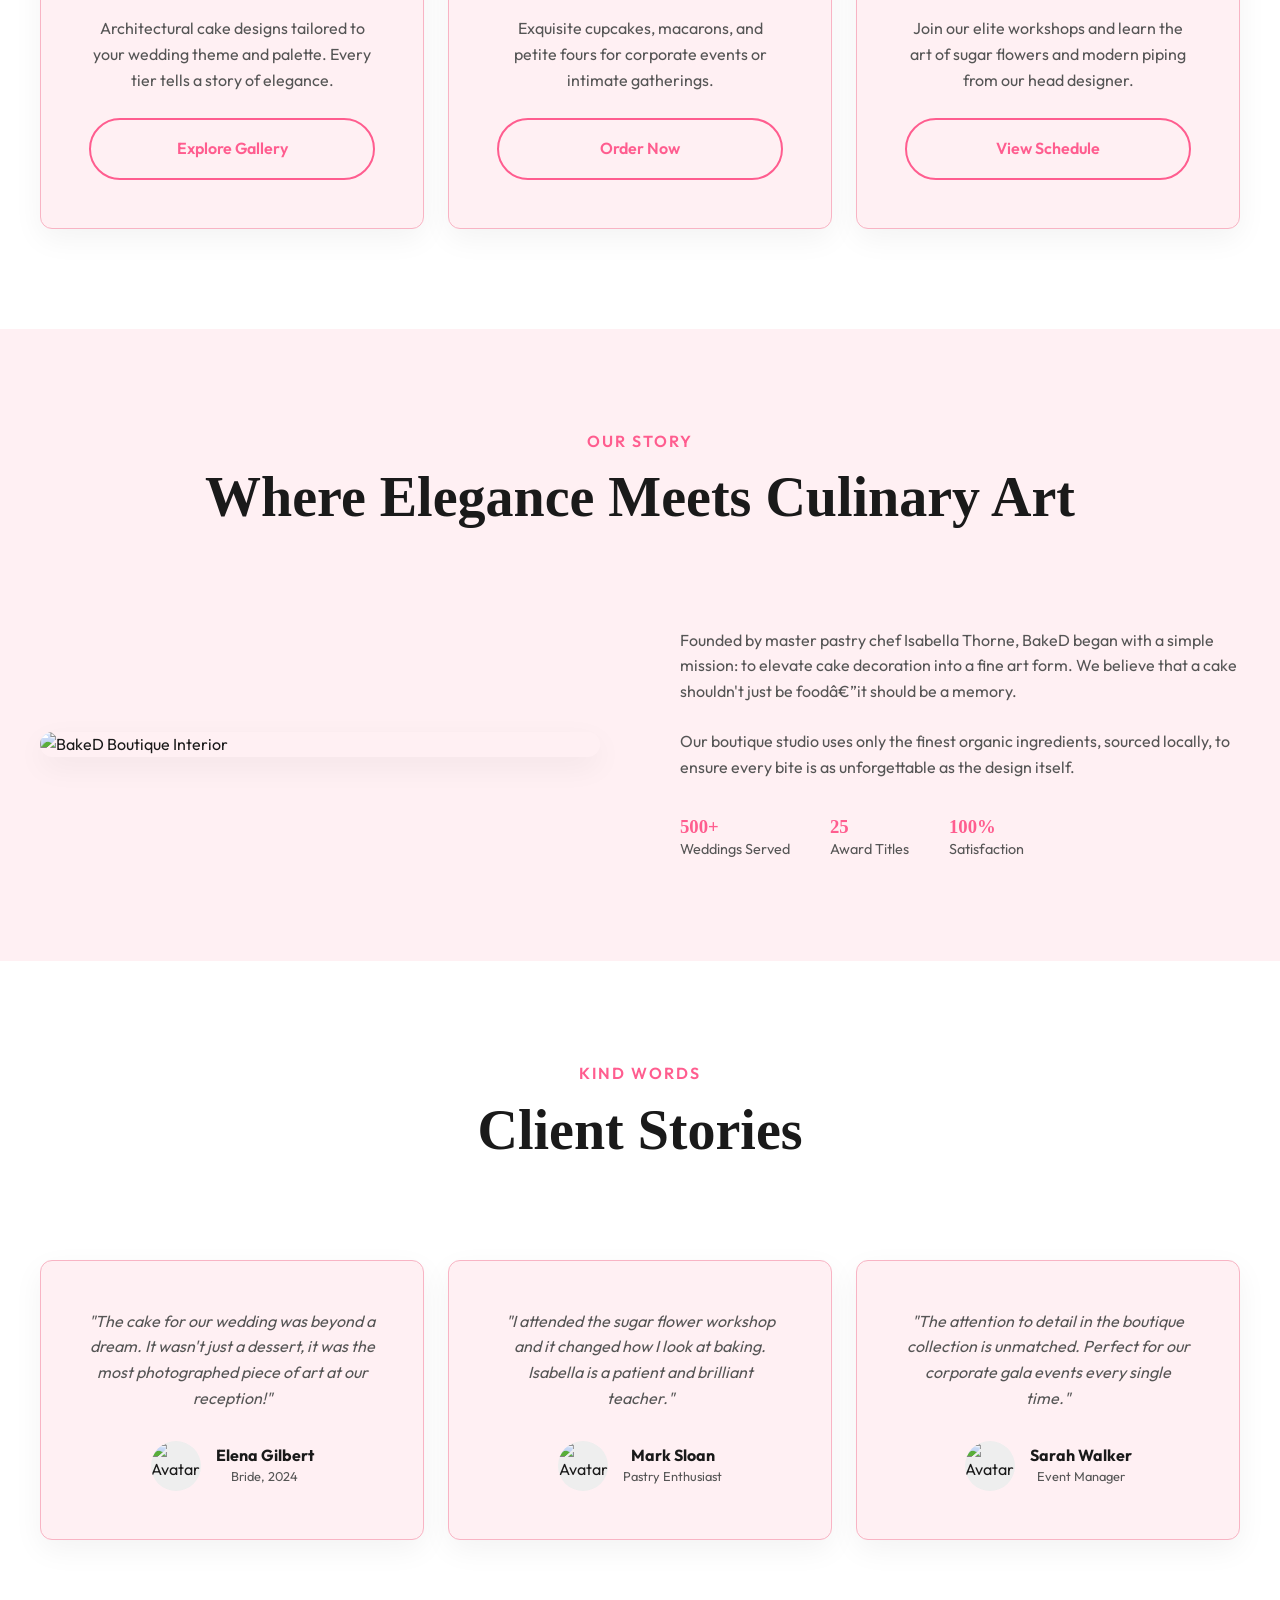
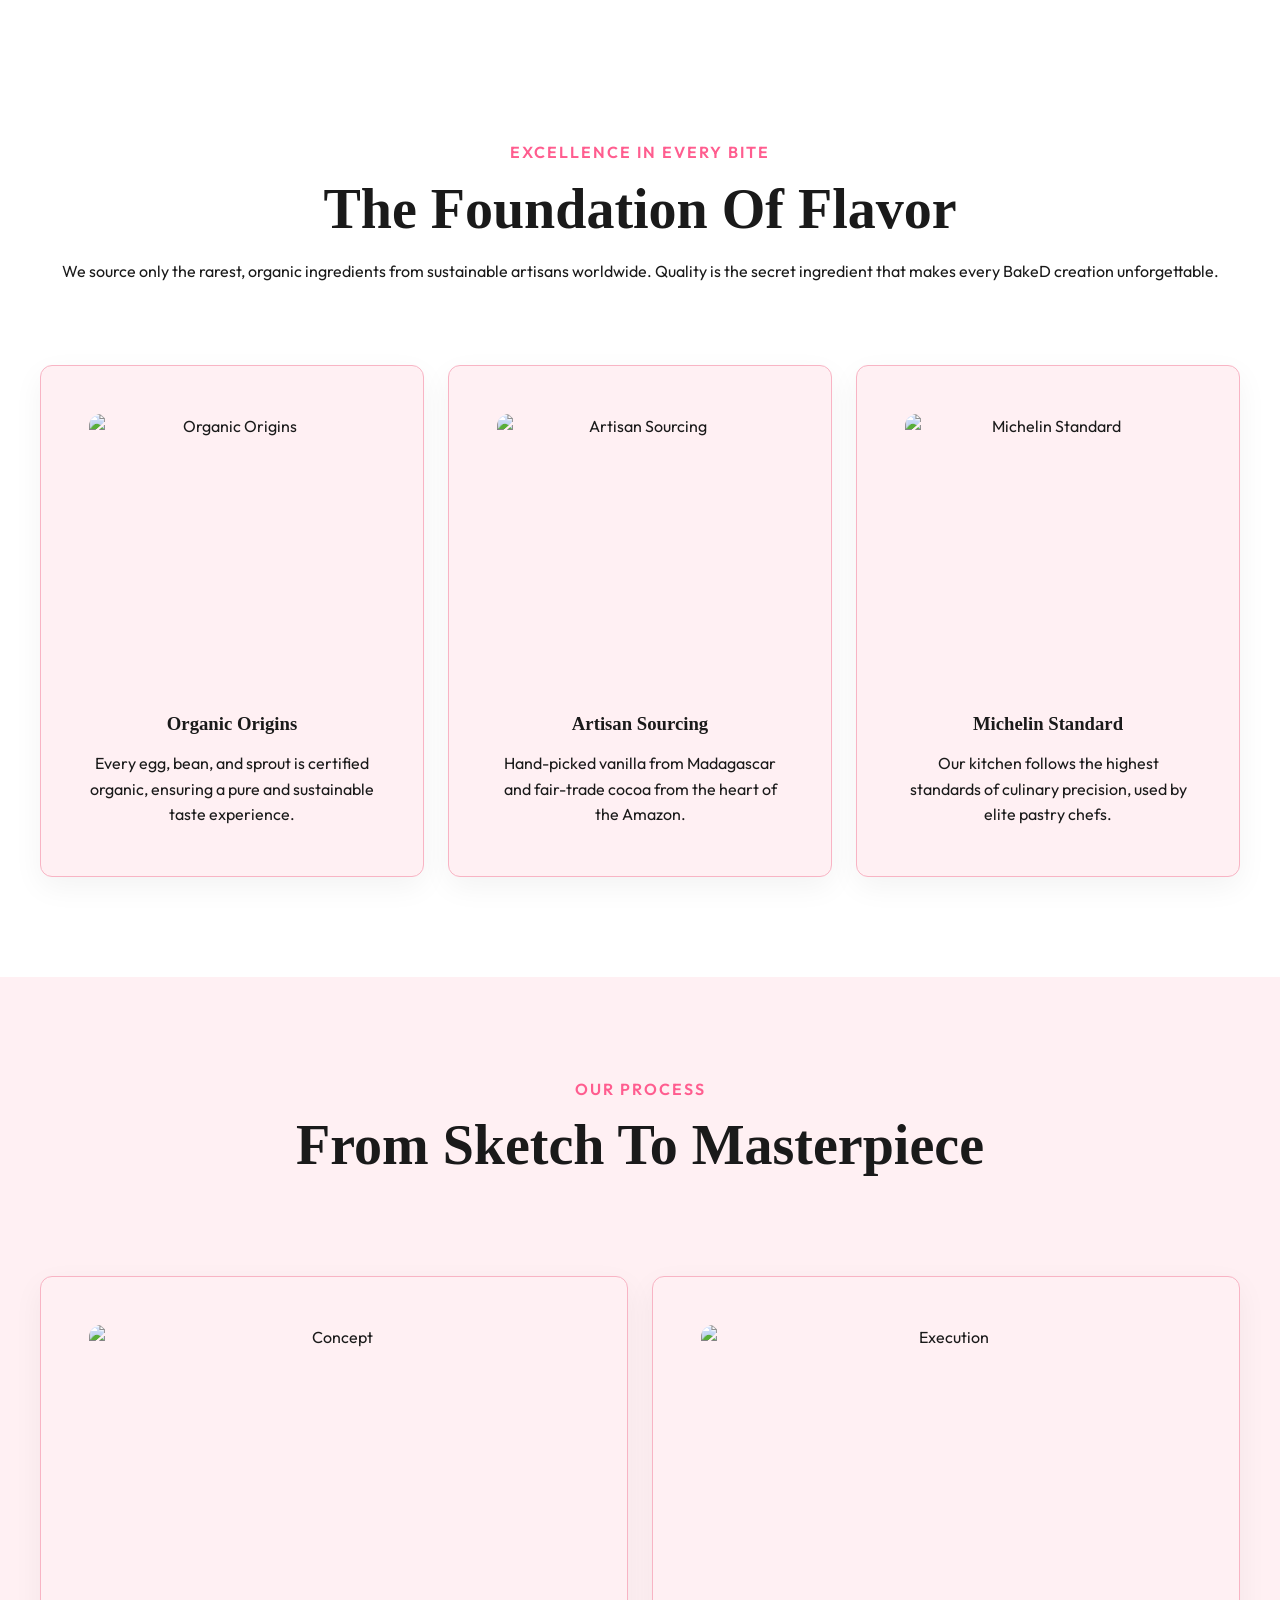
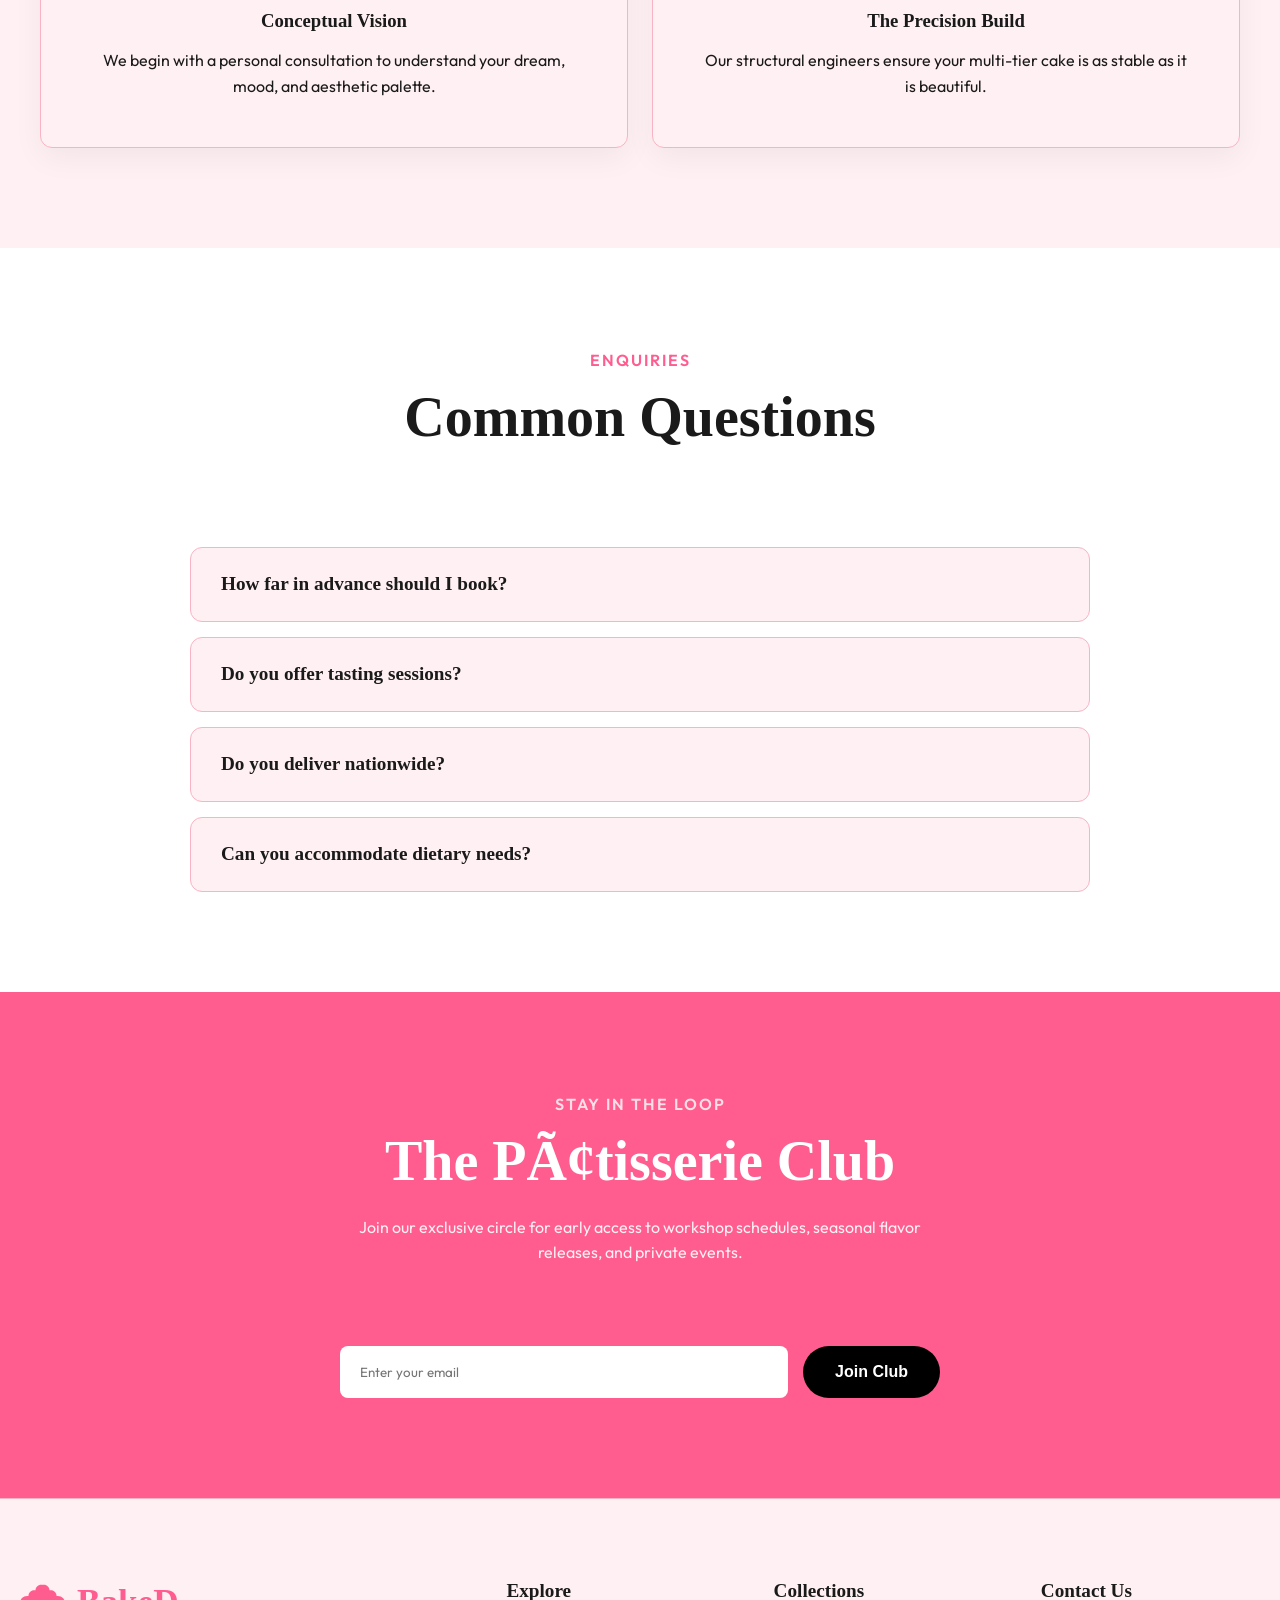
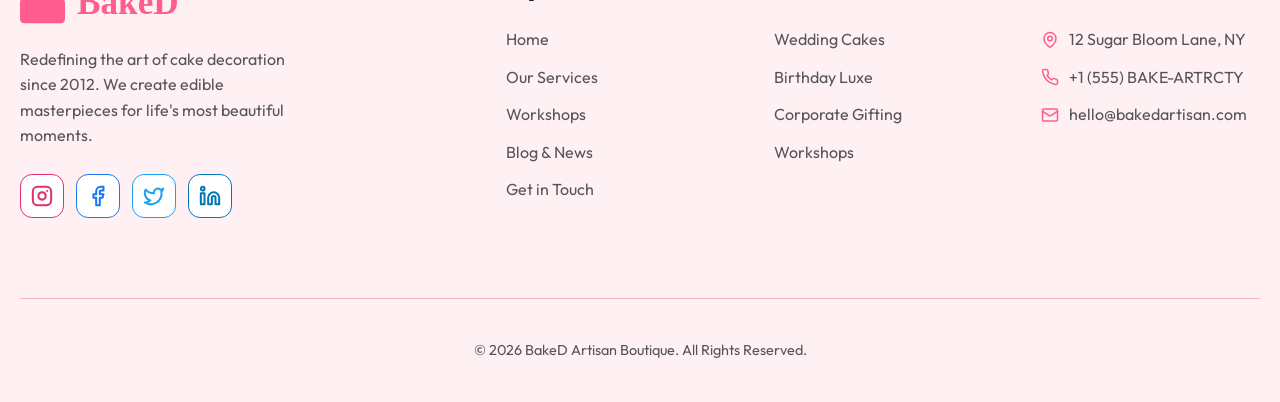
==== commit 4235a164: "U" ====
--- a/index.html
+++ b/index.html
@@ -1,7 +1,8 @@
-<!DOCTYPE html>
+﻿<!DOCTYPE html>
 <html lang="en" dir="ltr" data-theme="light">
 
 <head>
+    <link rel="icon" href="data:image/svg+xml,<svg xmlns='http://www.w3.org/2000/svg' viewBox='0 0 512 512'><path fill='%23FF5D8F' d='M416 192c0-35.3-28.7-64-64-64h-16c0-35.3-28.7-64-64-64h-32c-35.3 0-64 28.7-64 64h-16c-35.3 0-64 28.7-64 64v32h320v-32zM80 448c0 17.7 14.3 32 32 32h288c17.7 0 32-14.3 32-32v-160H80v160zm352-256H80c-44.2 0-80 35.8-80 80v184c0 26.5 21.5 48 48 48h416c26.5 0 48-21.5 48-48V272c0-44.2-35.8-80-80-80z'/></svg>">
     <meta charset="UTF-8">
     <meta name="viewport" content="width=device-width, initial-scale=1.0">
     <title>BakeD | Premium Cake Decoration & Design Boutique</title>
@@ -9,7 +10,7 @@
         content="Artisan cake design for your most precious moments. From bespoke wedding cakes to gourmet workshops, BakeD brings your sweet dreams to life.">
     <link rel="stylesheet" href="style.css">
     <!-- Lucide Icons -->
-    <script src="https://unpkg.com/lucide@latest"></script>
+    <script src="https://cdn.jsdelivr.net/npm/lucide@0.435.0/dist/umd/lucide.min.js"></script>
 </head>
 
 <body>
@@ -21,8 +22,7 @@
                 <svg viewBox="0 0 512 512" xmlns="http://www.w3.org/2000/svg">
                     <path
                         d="M416 192c0-35.3-28.7-64-64-64h-16c0-35.3-28.7-64-64-64h-32c-35.3 0-64 28.7-64 64h-16c-35.3 0-64 28.7-64 64v32h320v-32zM80 448c0 17.7 14.3 32 32 32h288c17.7 0 32-14.3 32-32v-160H80v160zm352-256H80c-44.2 0-80 35.8-80 80v184c0 26.5 21.5 48 48 48h416c26.5 0 48-21.5 48-48V272c0-44.2-35.8-80-80-80z" />
-                </svg>
-                BakeD
+                </svg><span>BakeD</span>
             </a>
 
             <nav class="nav-links">
@@ -35,16 +35,11 @@
             </nav>
 
             <div class="nav-actions">
-                <button class="theme-toggle" aria-label="Toggle Theme">
-                    <i data-lucide="moon" style="display: block;"></i>
-                    <i data-lucide="sun" style="display: none;"></i>
-                </button>
-                <button class="rtl-toggle" aria-label="Toggle Direction">
-                    <i data-lucide="languages"></i>
-                </button>
+                <button class="theme-toggle" aria-label="Toggle Theme"><svg data-lucide="moon" class="moon-icon" viewBox="0 0 24 24" fill="none" stroke="currentColor" stroke-width="2" stroke-linecap="round" stroke-linejoin="round" style="display: block;"><path d="M12 3a6 6 0 0 0 9 9 9 9 0 1 1-9-9Z"/></svg><svg data-lucide="sun" class="sun-icon" viewBox="0 0 24 24" fill="none" stroke="currentColor" stroke-width="2" stroke-linecap="round" stroke-linejoin="round" style="display: none;"><circle cx="12" cy="12" r="4"/><path d="M12 2v2"/><path d="M12 20v2"/><path d="m4.93 4.93 1.41 1.41"/><path d="m17.66 17.66 1.41 1.41"/><path d="M2 12h2"/><path d="M20 12h2"/><path d="m6.34 17.66-1.41 1.41"/><path d="m19.07 4.93-1.41 1.41"/></svg></button>
+                <button class="rtl-toggle" aria-label="Toggle Direction"><svg data-lucide="languages" viewBox="0 0 24 24" fill="none" stroke="currentColor" stroke-width="2" stroke-linecap="round" stroke-linejoin="round" style="width: 24px; height: 24px;"><path d="m5 8 6 6"/><path d="m4 14 6-6 2-3"/><path d="M2 5h12"/><path d="M7 2h1"/><path d="m22 22-5-10-5 10"/><path d="M14 18h6"/></svg></button>
                 <a href="login.html" class="btn btn-primary nav-login-btn" style="padding: 10px 24px;">Login</a>
                 <button class="menu-btn" aria-label="Open Menu">
-                    <i data-lucide="menu"></i>
+                    <svg viewBox="0 0 24 24" fill="none" stroke="currentColor" stroke-width="2" stroke-linecap="round" stroke-linejoin="round"><line x1="4" x2="20" y1="12" y2="12"/><line x1="4" x2="20" y1="6" y2="6"/><line x1="4" x2="20" y1="18" y2="18"/></svg>
                 </button>
             </div>
         </div>
@@ -58,26 +53,20 @@
                 <svg viewBox="0 0 512 512" xmlns="http://www.w3.org/2000/svg">
                     <path
                         d="M416 192c0-35.3-28.7-64-64-64h-16c0-35.3-28.7-64-64-64h-32c-35.3 0-64 28.7-64 64h-16c-35.3 0-64 28.7-64 64v32h320v-32zM80 448c0 17.7 14.3 32 32 32h288c17.7 0 32-14.3 32-32v-160H80v160zm352-256H80c-44.2 0-80 35.8-80 80v184c0 26.5 21.5 48 48 48h416c26.5 0 48-21.5 48-48V272c0-44.2-35.8-80-80-80z" />
-                </svg>
-                BakeD
-            </a>
+                </svg><span>BakeD</span></a>
         </div>
         <nav style="display: flex; flex-direction: column; gap: 20px;">
             <a href="index.html" class="nav-link ">Home</a>
             <a href="home2.html" class="nav-link">Home 2</a>
             <a href="services.html" class="nav-link">Services</a>
+            <a href="workshops.html" class="nav-link">Workshops</a>
             <a href="blog.html" class="nav-link">Blog</a>
             <a href="contact.html" class="nav-link">Contact</a>
             <a href="login.html" class="btn btn-primary">Login</a>
         </nav>
         <div style="margin-top: auto; display: flex; gap: 20px; justify-content: center;">
-            <button class="theme-toggle" style="background: var(--bg-secondary); width: 50px; height: 50px;">
-                <i data-lucide="moon"></i>
-                <i data-lucide="sun" style="display: none;"></i>
-            </button>
-            <button class="rtl-toggle" style="background: var(--bg-secondary); width: 50px; height: 50px;">
-                <i data-lucide="languages"></i>
-            </button>
+            <button class="theme-toggle" style="background: var(--bg-secondary); width: 50px; height: 50px;"><svg data-lucide="moon" class="moon-icon" viewBox="0 0 24 24" fill="none" stroke="currentColor" stroke-width="2" stroke-linecap="round" stroke-linejoin="round" style="display: block;"><path d="M12 3a6 6 0 0 0 9 9 9 9 0 1 1-9-9Z"/></svg><svg data-lucide="sun" class="sun-icon" viewBox="0 0 24 24" fill="none" stroke="currentColor" stroke-width="2" stroke-linecap="round" stroke-linejoin="round" style="display: none;"><circle cx="12" cy="12" r="4"/><path d="M12 2v2"/><path d="M12 20v2"/><path d="m4.93 4.93 1.41 1.41"/><path d="m17.66 17.66 1.41 1.41"/><path d="M2 12h2"/><path d="M20 12h2"/><path d="m6.34 17.66-1.41 1.41"/><path d="m19.07 4.93-1.41 1.41"/></svg></button>
+            <button class="rtl-toggle" style="background: var(--bg-secondary); width: 50px; height: 50px;"><svg data-lucide="languages" viewBox="0 0 24 24" fill="none" stroke="currentColor" stroke-width="2" stroke-linecap="round" stroke-linejoin="round" style="width: 24px; height: 24px;"><path d="m5 8 6 6"/><path d="m4 14 6-6 2-3"/><path d="M2 5h12"/><path d="M7 2h1"/><path d="m22 22-5-10-5 10"/><path d="M14 18h6"/></svg></button>
         </div>
     </div>
 
@@ -88,11 +77,11 @@
             <span class="section-subtitle">Since 2012</span>
             <h1 style="font-size: clamp(3rem, 8vw, 5.5rem); line-height: 1.1;">Artisan Cakes, Hand-Crafted <br><span
                     style="color: var(--color-primary);">With Love.</span></h1>
-            <p>Experience the pinnacle of pâtisserie architecture. We design unique, visually stunning, and decadently
+            <p>Experience the pinnacle of pÃ¢tisserie architecture. We design unique, visually stunning, and decadently
                 delicious cakes for your most prestigious events.</p>
-            <div style="display: flex; gap: 20px; justify-content: center;">
-                <a href="services.html" class="btn btn-primary"> Collections</a>
-                <a href="contact.html" class="btn btn-secondary" style="border-color: #fff; color: #fff;">Inquiry</a>
+            <div style="display: flex; gap: 20px; justify-content: center; flex-wrap: wrap;">
+                <a href="services.html" class="btn btn-primary" style="min-width: 180px; justify-content: center;"> Collections</a>
+                <a href="contact.html" class="btn btn-secondary" style="border-color: #fff; color: #fff; min-width: 180px; justify-content: center;">Inquiry</a>
             </div>
         </div>
     </section>
@@ -161,7 +150,7 @@
                 <div data-animate>
                     <p style="color: var(--text-secondary); margin-bottom: 25px;">Founded by master pastry chef Isabella
                         Thorne, BakeD began with a simple mission: to elevate cake decoration into a fine art form. We
-                        believe that a cake shouldn't just be food—it should be a memory.</p>
+                        believe that a cake shouldn't just be foodâ€”it should be a memory.</p>
                     <p style="color: var(--text-secondary); margin-bottom: 35px;">Our boutique studio uses only the
                         finest organic ingredients, sourced locally, to ensure every bite is as unforgettable as the
                         design itself.</p>
@@ -367,16 +356,16 @@
         <div class="container" style="text-align: center;">
             <header class="section-header" data-animate>
                 <span class="section-subtitle" style="color: white; opacity: 0.8;">Stay In The Loop</span>
-                <h2 class="section-title" style="color: white; margin-bottom: 20px;">The Pâtisserie Club</h2>
+                <h2 class="section-title" style="color: white; margin-bottom: 20px;">The PÃ¢tisserie Club</h2>
                 <p style="color: white; opacity: 0.9; margin: 0 auto 40px; max-width: 600px;">Join our exclusive circle
                     for early access to workshop schedules, seasonal flavor releases, and private events.</p>
             </header>
 
             <div style="max-width: 600px; margin: 0 auto;" data-animate>
-                <form style="display: flex; gap: 15px; justify-content: center;">
+                <form class="newsletter-form" style="display: flex; gap: 15px; justify-content: center;">
                     <input type="email" class="form-input" placeholder="Enter your email"
                         style="background: white; color: black; border: none; flex: 1;">
-                    <button class="btn btn-secondary" style="background: black; border: none; color: white;">Join
+                    <button class="btn btn-secondary" style="background: black; border: none; color: white; min-height: 52px; justify-content: center;">Join
                         Club</button>
                 </form>
             </div>
@@ -388,21 +377,18 @@
         <div class="container">
             <div class="footer-grid">
                 <div class="footer-column">
-                    <a href="index.html" class="logo" style="display: flex; align-items: center; gap: 10px;">
-                        <svg viewBox="0 0 512 512" xmlns="http://www.w3.org/2000/svg"
-                            style="width: 30px; height: 30px; fill: var(--color-primary);">
+                    <a href="index.html" class="logo">
+                        <svg viewBox="0 0 512 512" xmlns="http://www.w3.org/2000/svg">
                             <path
                                 d="M416 192c0-35.3-28.7-64-64-64h-16c0-35.3-28.7-64-64-64h-32c-35.3 0-64 28.7-64 64h-16c-35.3 0-64 28.7-64 64v32h320v-32zM80 448c0 17.7 14.3 32 32 32h288c17.7 0 32-14.3 32-32v-160H80v160zm352-256H80c-44.2 0-80 35.8-80 80v184c0 26.5 21.5 48 48 48h416c26.5 0 48-21.5 48-48V272c0-44.2-35.8-80-80-80z" />
-                        </svg>
-                        BakeD
-                    </a>
+                        </svg><span>BakeD</span></a>
                     <p class="footer-tagline">Redefining the art of cake decoration since 2012. We create edible
                         masterpieces for life's most beautiful moments.</p>
                     <div class="footer-socials" style="display: flex; gap: 12px; flex-wrap: wrap; margin-top: 25px;">
-                        <a href="#" class="social-icon icon-instagram"><i data-lucide="instagram"></i></a>
-                        <a href="#" class="social-icon icon-facebook"><i data-lucide="facebook"></i></a>
-                        <a href="#" class="social-icon icon-twitter"><i data-lucide="twitter"></i></a>
-                        <a href="#" class="social-icon icon-linkedin"><i data-lucide="linkedin"></i></a>
+                        <a href="#" class="social-icon icon-instagram"><svg viewBox="0 0 24 24" fill="none" stroke="currentColor" stroke-width="2" stroke-linecap="round" stroke-linejoin="round"><rect width="20" height="20" x="2" y="2" rx="5" ry="5"/><path d="M16 11.37A4 4 0 1 1 12.63 8 4 4 0 0 1 16 11.37z"/><line x1="17.5" x2="17.51" y1="6.5" y2="6.5"/></svg></a>
+                        <a href="#" class="social-icon icon-facebook"><svg viewBox="0 0 24 24" fill="none" stroke="currentColor" stroke-width="2" stroke-linecap="round" stroke-linejoin="round"><path d="M18 2h-3a5 5 0 0 0-5 5v3H7v4h3v8h4v-8h3l1-4h-4V7a1 1 0 0 1 1-1h3z"/></svg></a>
+                        <a href="#" class="social-icon icon-twitter"><svg viewBox="0 0 24 24" fill="none" stroke="currentColor" stroke-width="2" stroke-linecap="round" stroke-linejoin="round"><path d="M22 4s-.7 2.1-2 3.4c1.6 10-9.4 17.3-18 11.6 2.2.1 4.4-.6 6-2C3 15.5.5 9.6 3 5c2.2 2.6 5.6 4.1 9 4-.9-4.2 4-6.6 7-3.8 1.1 0 3-1.2 3-1.2z"/></svg></a>
+                        <a href="#" class="social-icon icon-linkedin"><svg viewBox="0 0 24 24" fill="none" stroke="currentColor" stroke-width="2" stroke-linecap="round" stroke-linejoin="round"><path d="M16 8a6 6 0 0 1 6 6v7h-4v-7a2 2 0 0 0-2-2 2 2 0 0 0-2 2v7h-4v-7a6 6 0 0 1 6-6z"/><rect width="4" height="12" x="2" y="9"/><circle cx="4" cy="4" r="2"/></svg></a>
                     </div>
                 </div>
                 <div class="footer-column">
@@ -423,13 +409,13 @@
                 <div class="footer-column">
                     <h3>Contact Us</h3>
                     <p class="footer-link" style="display: flex; gap: 10px; align-items: center; cursor: default;">
-                        <i data-lucide="map-pin" style="width: 16px;"></i> 12 Sugar Bloom Lane, NY
+                        <svg viewBox="0 0 24 24" fill="none" stroke="currentColor" stroke-width="2" stroke-linecap="round" stroke-linejoin="round"><path d="M20 10c0 6-8 12-8 12s-8-6-8-12a8 8 0 0 1 16 0Z"/><circle cx="12" cy="10" r="3"/></svg> 12 Sugar Bloom Lane, NY
                     </p>
                     <p class="footer-link" style="display: flex; gap: 10px; align-items: center; cursor: default;">
-                        <i data-lucide="phone" style="width: 16px;"></i> +1 (555) BAKE-ARTRCTY
+                        <svg viewBox="0 0 24 24" fill="none" stroke="currentColor" stroke-width="2" stroke-linecap="round" stroke-linejoin="round"><path d="M22 16.92v3a2 2 0 0 1-2.18 2 19.79 19.79 0 0 1-8.63-3.07 19.5 19.5 0 0 1-6-6 19.79 19.79 0 0 1-3.07-8.67A2 2 0 0 1 4.11 2h3a2 2 0 0 1 2 1.72 12.84 12.84 0 0 0 .7 2.81 2 2 0 0 1-.45 2.11L8.09 9.91a16 16 0 0 0 6 6l1.27-1.27a2 2 0 0 1 2.11-.45 12.84 12.84 0 0 0 2.81.7A2 2 0 0 1 22 16.92z"/></svg> +1 (555) BAKE-ARTRCTY
                     </p>
                     <p class="footer-link" style="display: flex; gap: 10px; align-items: center; cursor: default;">
-                        <i data-lucide="mail" style="width: 16px;"></i> hello@bakedartisan.com
+                        <svg viewBox="0 0 24 24" fill="none" stroke="currentColor" stroke-width="2" stroke-linecap="round" stroke-linejoin="round"><rect width="20" height="16" x="2" y="4" rx="2"/><path d="m22 7-8.97 5.7a1.94 1.94 0 0 1-2.06 0L2 7"/></svg> hello@bakedartisan.com
                     </p>
                 </div>
             </div>
@@ -453,6 +439,15 @@
             }
         }
     </style>
+<button class="back-to-top" aria-label="Back to Top"><svg viewBox="0 0 24 24" fill="none" stroke="currentColor" stroke-width="2" stroke-linecap="round" stroke-linejoin="round" style="width: 24px; height: 24px;"><path d="m18 15-6-6-6 6"/></svg></button>
 </body>
 
-</html>+</html>
+
+
+
+
+
+
+
+
--- a/style.css
+++ b/style.css
@@ -18,7 +18,7 @@
   --border-color: #F8B4C4;
 
   /* Typography */
-  --font-heading: 'Playfair Display', serif;
+  --font-heading: 'Times New Roman', Times, serif;
   --font-body: 'Outfit', sans-serif;
 
   /* Spacing */
@@ -234,6 +234,7 @@
 .btn-primary {
   background: var(--color-primary);
   color: #fff;
+  border: 2px solid var(--color-primary);
 }
 
 .btn-primary:hover {
@@ -289,15 +290,23 @@
   font-size: 2.2rem;
   font-weight: 700;
   color: var(--color-primary);
-  display: flex;
-  align-items: center;
-  gap: 12px;
+  display: inline-flex !important;
+  align-items: center !important;
+  gap: 12px !important;
+  line-height: normal;
+}
+
+.logo span {
+  display: inline-block;
+  transform: translateY(2px); /* Optical alignment for Times New Roman font */
 }
 
 .logo svg {
   width: 45px;
   height: 45px;
+  min-width: 45px;
   fill: var(--color-primary);
+  display: block;
 }
 
 .nav-links {
@@ -309,7 +318,8 @@
 .nav-link {
   font-weight: 600;
   color: var(--text-primary);
-  /* Ensure this is primary text */
+  font-family: var(--font-heading);
+  font-size: 1.1rem;
 }
 
 .nav-link:hover {
@@ -355,6 +365,17 @@
   border-radius: 12px;
   transition: var(--transition);
   border: 1px solid transparent;
+}
+
+.theme-toggle i,
+.rtl-toggle i,
+.menu-btn i,
+.theme-toggle svg,
+.rtl-toggle svg,
+.menu-btn svg {
+  width: 24px !important;
+  height: 24px !important;
+  display: block;
 }
 
 .theme-toggle:hover,
@@ -402,6 +423,16 @@
   display: block;
 }
 
+.drawer .nav-link.active {
+  color: var(--color-primary);
+  border-left: 3px solid var(--color-primary);
+  padding-left: 15px;
+}
+
+.drawer .nav-link.active::after {
+  display: none;
+}
+
 /* Footer Styling */
 .footer {
   background: var(--bg-secondary);
@@ -423,9 +454,10 @@
   margin-bottom: 20px;
 }
 
-.footer-bottom { text-align: center; } .footer-tagline {
+.footer-tagline {
   color: var(--text-secondary);
   max-width: 300px;
+  margin-top: 15px;
 }
 
 .footer-column h3 {
@@ -434,11 +466,30 @@
 }
 
 .footer-link {
-  display: block;
+  display: flex;
+  align-items: center;
+  gap: 10px;
   margin-bottom: 12px;
   color: var(--text-secondary);
   width: fit-content;
   position: relative;
+}
+
+.footer-link svg,
+.footer-link i {
+  width: 18px !important;
+  height: 18px !important;
+  min-width: 18px;
+  color: var(--color-primary);
+}
+
+.card svg,
+.card i {
+  width: 44px !important;
+  height: 44px !important;
+  margin-bottom: 15px;
+  color: var(--color-primary);
+  display: block;
 }
 
 .footer-link::after {
@@ -553,6 +604,15 @@
     grid-template-columns: repeat(2, 1fr) !important;
   }
 
+  #exclusive-collections-grid {
+    grid-template-columns: repeat(3, 1fr) !important;
+    align-items: stretch !important;
+  }
+
+  #exclusive-collections-grid .card:last-child:nth-child(odd) {
+    grid-column: span 1 !important;
+  }
+
   .grid .card:last-child:nth-child(odd) {
     grid-column: span 2;
     max-width: 500px;
@@ -605,6 +665,7 @@
 @media (max-width: 360px) {
 
   .grid,
+  #exclusive-collections-grid,
   [style*="grid-template-columns"] {
     grid-template-columns: 1fr !important;
   }
@@ -619,6 +680,14 @@
 
   .card {
     padding: var(--spacing-md);
+  }
+
+  .newsletter-form {
+    flex-direction: column !important;
+  }
+
+  .newsletter-form .btn {
+    width: 100% !important;
   }
 }
 
@@ -684,6 +753,13 @@
   justify-content: center;
   background: var(--bg-secondary);
   padding: 20px;
+  overflow-y: auto;
+  scrollbar-width: none; /* Firefox */
+  -ms-overflow-style: none; /* IE and Edge */
+}
+
+.auth-page::-webkit-scrollbar {
+  display: none; /* Chrome, Safari and Opera */
 }
 
 .auth-card {
@@ -703,6 +779,7 @@
   right: 20px;
   display: flex;
   gap: 10px;
+  z-index: 100;
 }
 
 .auth-form {
@@ -910,14 +987,16 @@
 .service-content ul {
   list-style: none;
   padding: 0;
-  margin-bottom: 30px;
+  margin: 0 auto 30px;
   display: flex;
   flex-direction: column;
-  align-items: center;
+  align-items: flex-start;
+  width: fit-content;
 }
 .service-content ul li {
   margin-bottom: 10px;
   color: var(--text-secondary);
+  text-align: left;
 }
 .service-image {
   flex: 1;
@@ -937,3 +1016,39 @@
     gap: 40px;
   }
 }
+.back-to-top {
+  position: fixed;
+  bottom: 30px;
+  right: 30px;
+  width: 50px;
+  height: 50px;
+  background: var(--color-primary);
+  color: #fff;
+  border: none;
+  border-radius: 50%;
+  display: flex;
+  align-items: center;
+  justify-content: center;
+  cursor: pointer;
+  z-index: 999;
+  opacity: 0;
+  visibility: hidden;
+  transform: translateY(20px);
+  transition: all 0.3s cubic-bezier(0.4, 0, 0.2, 1);
+  box-shadow: 0 10px 20px rgba(255, 93, 143, 0.3);
+}
+.back-to-top:hover {
+  transform: translateY(-5px);
+  background: #e5b9c2;
+}
+.back-to-top.visible {
+  opacity: 1;
+  visibility: visible;
+  transform: translateY(0);
+}
+@media (max-width: 768px) {
+  .back-to-top {
+    bottom: 20px;
+    right: 20px;
+  }
+}
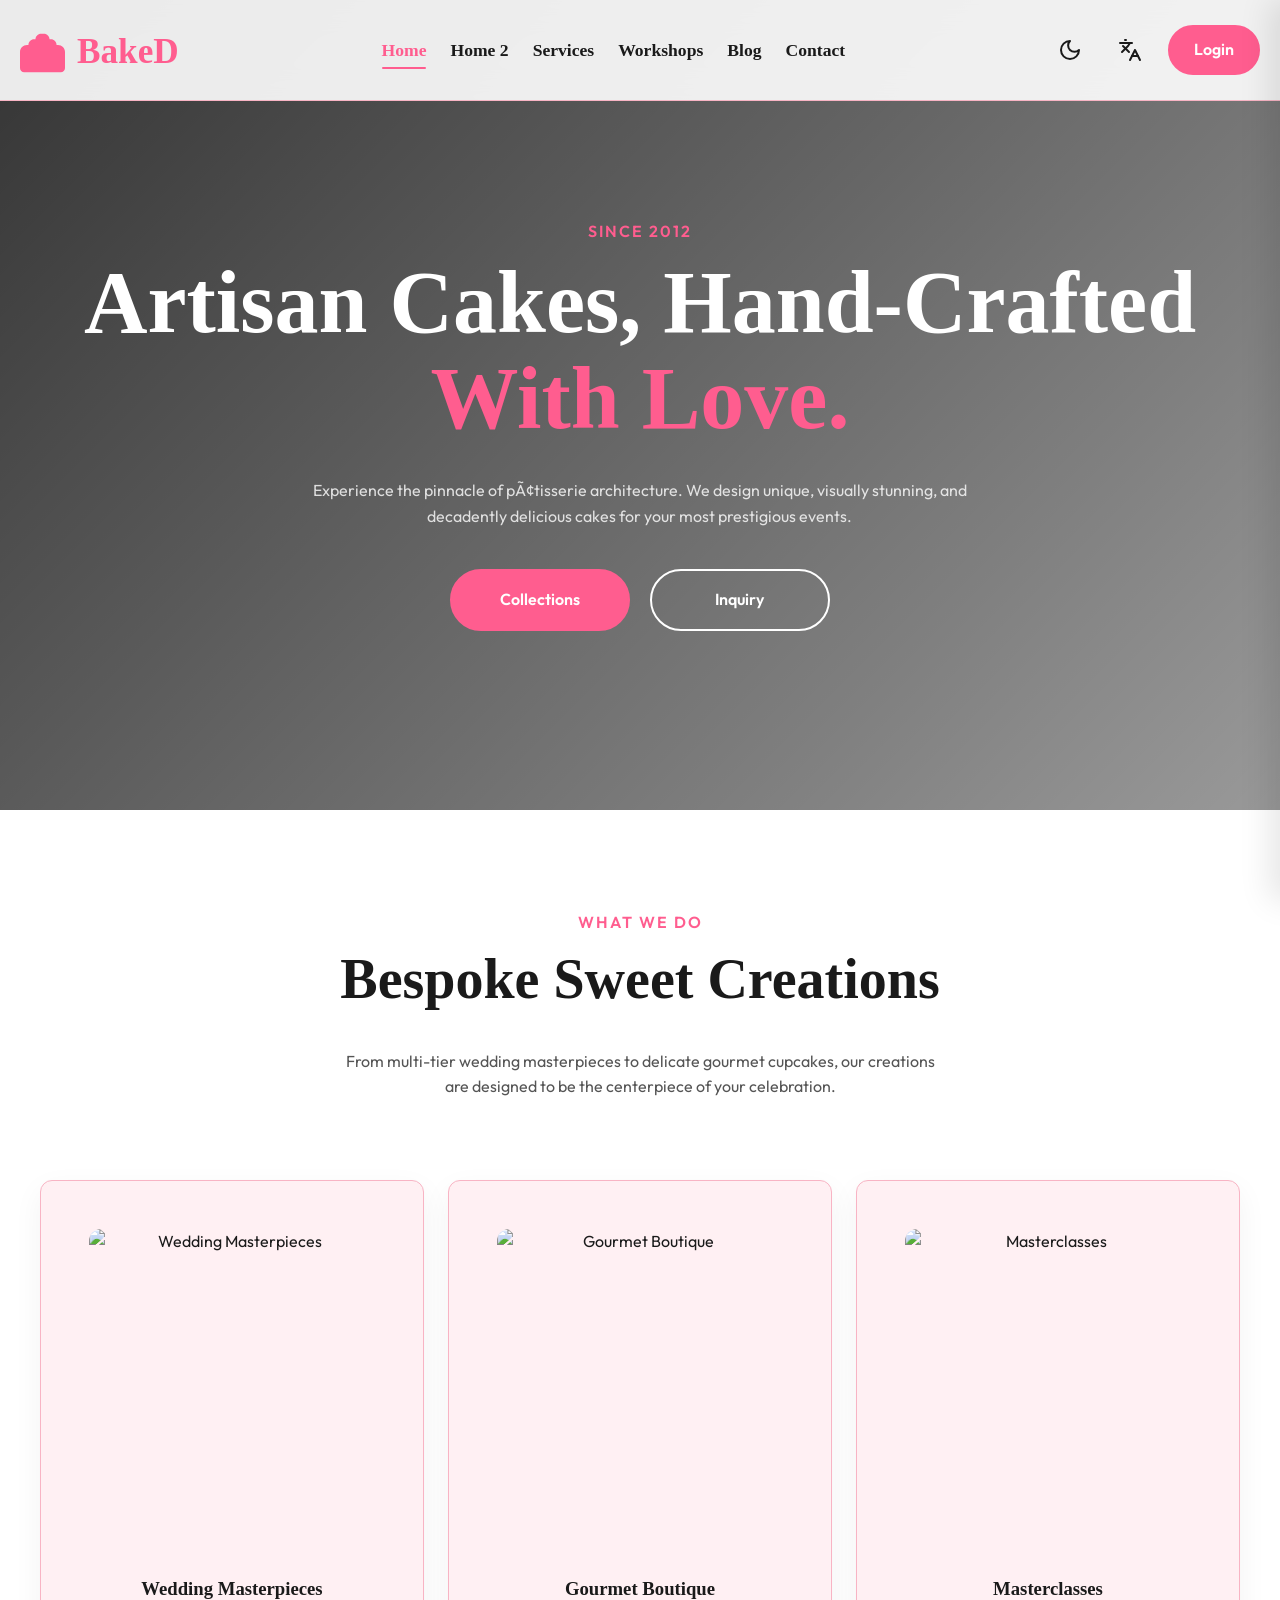
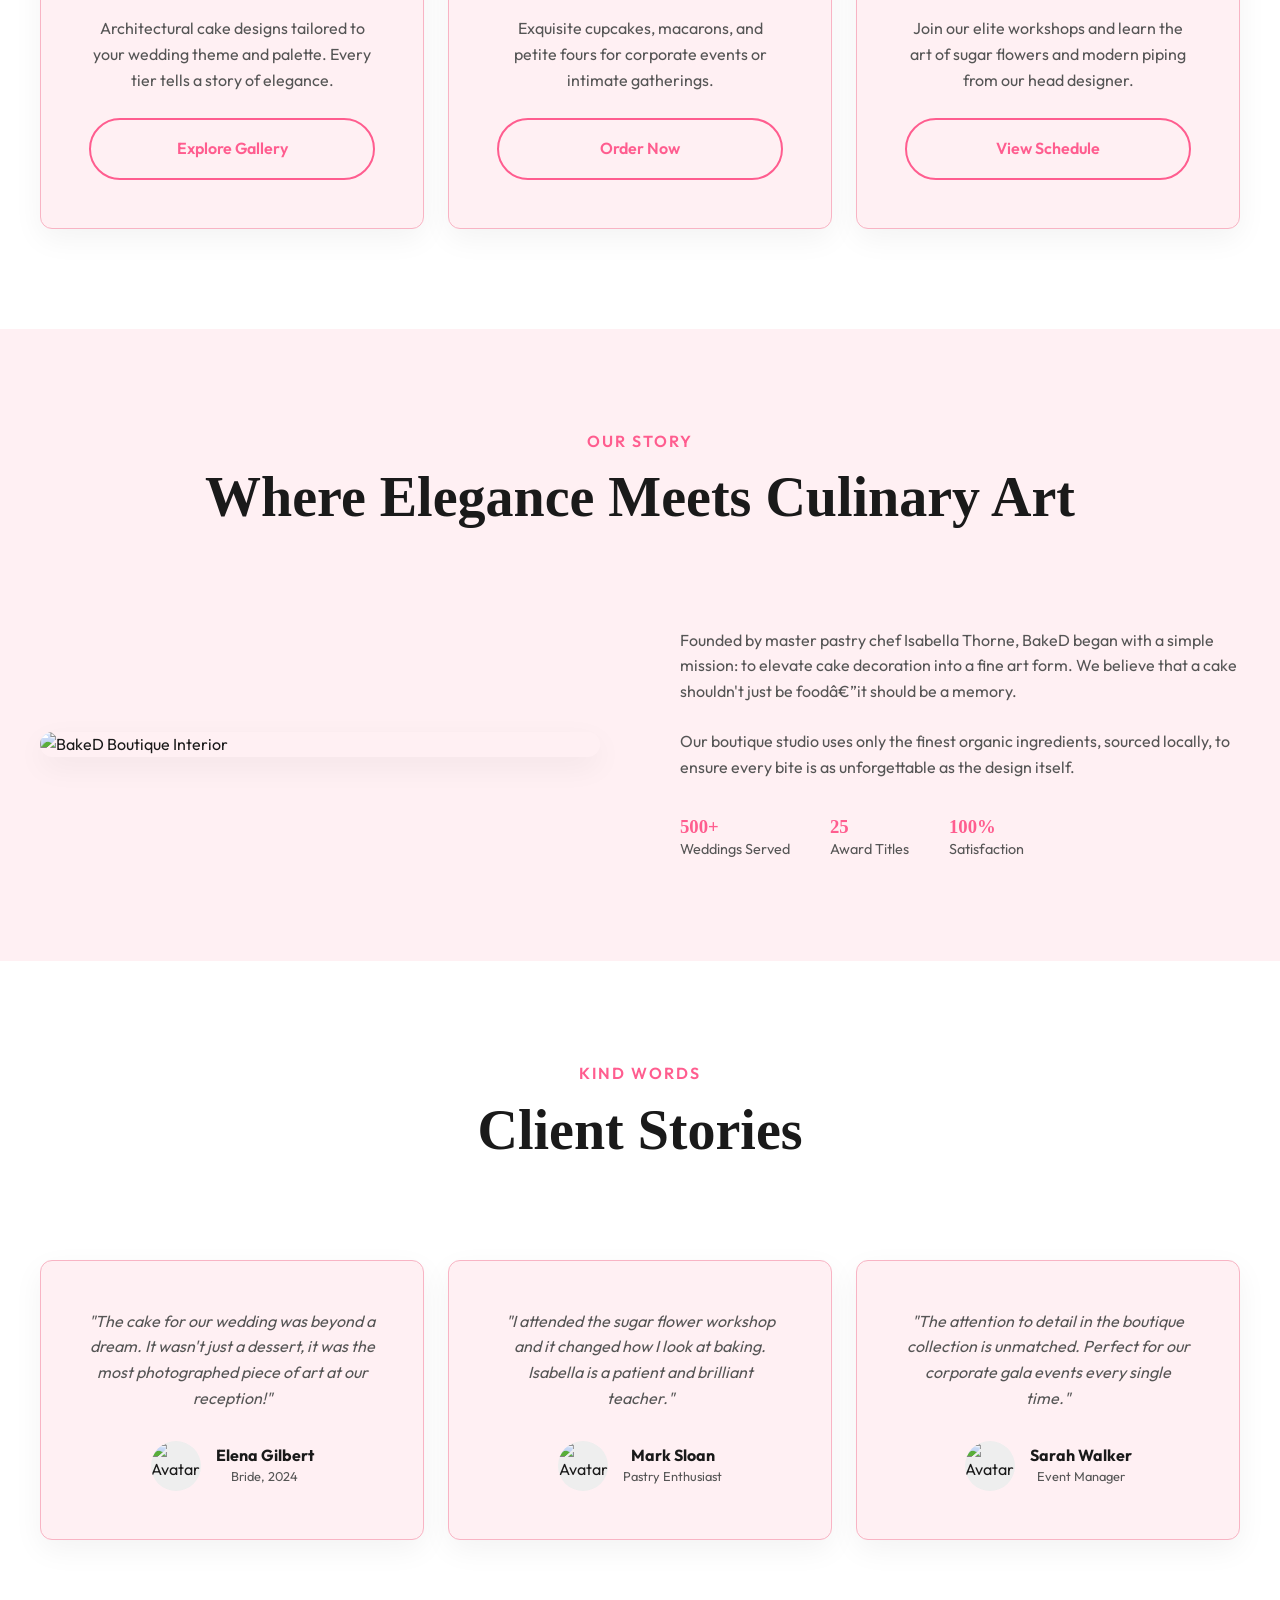
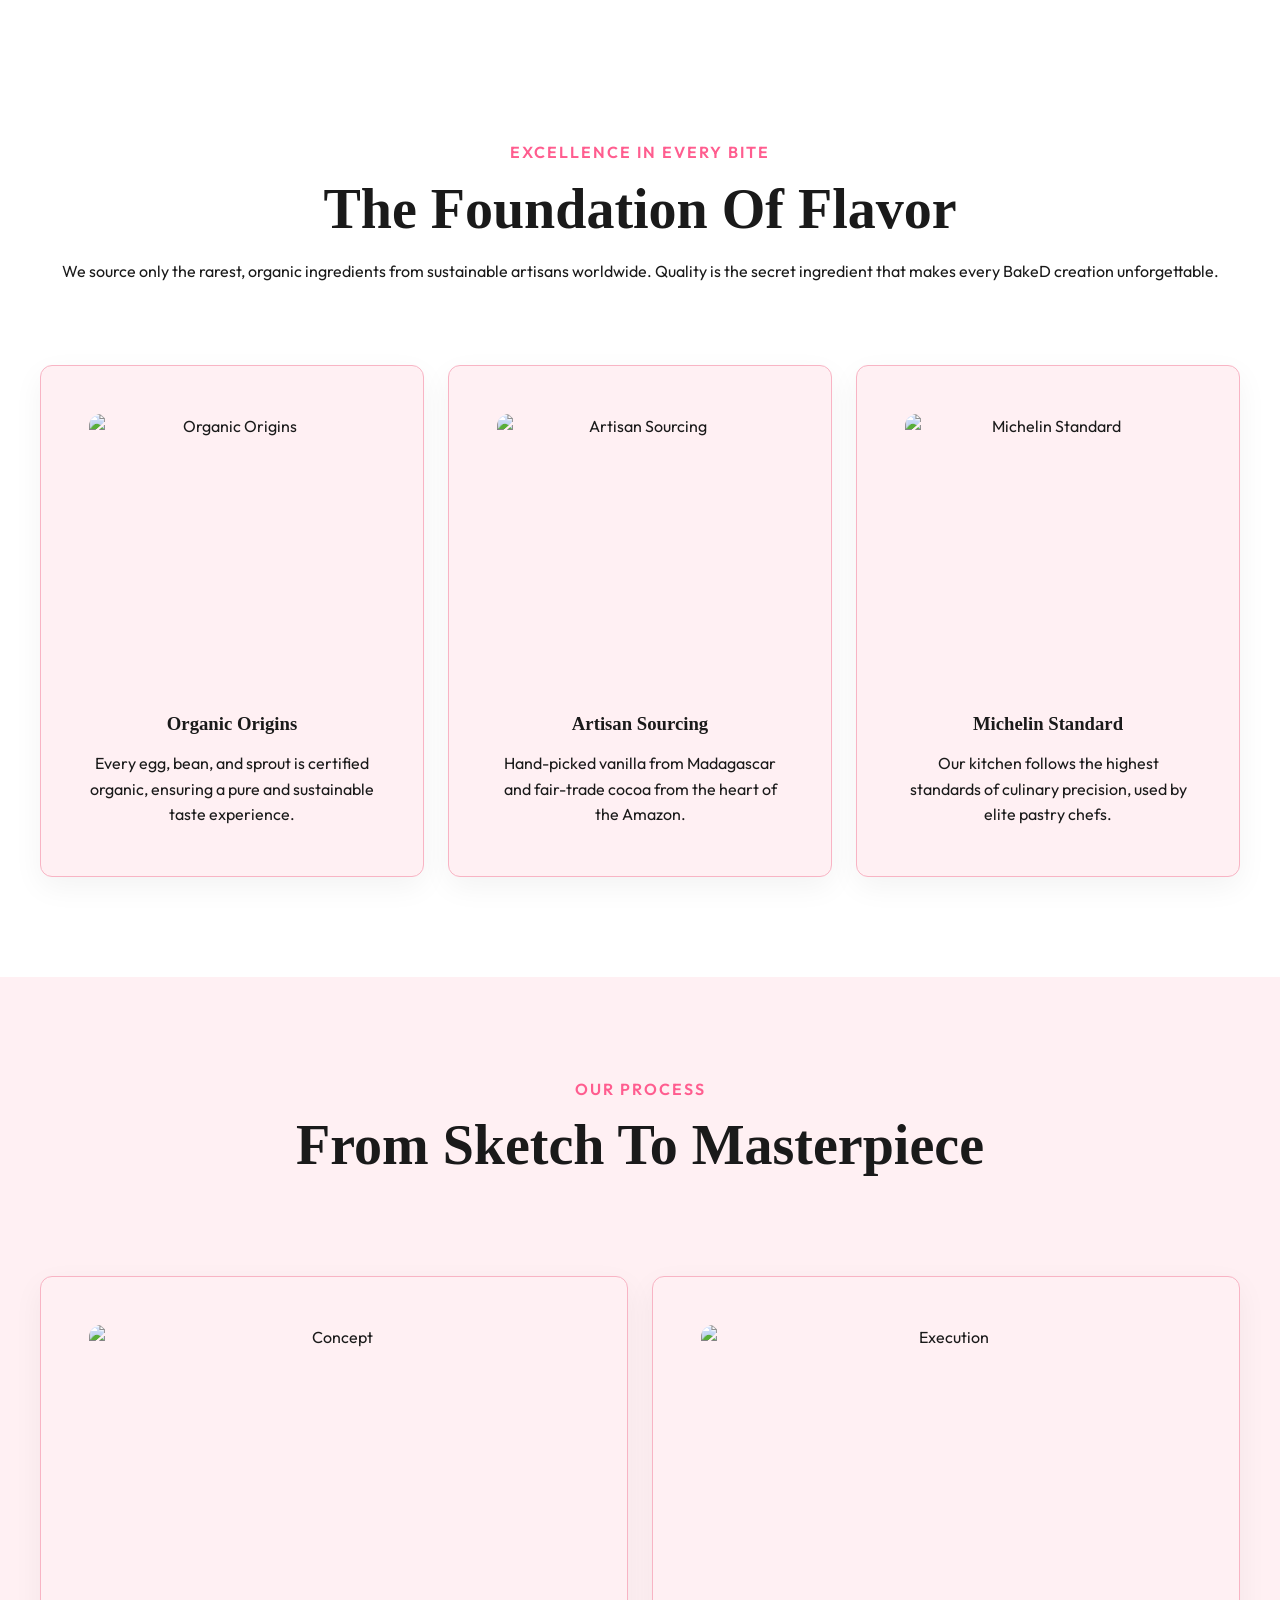
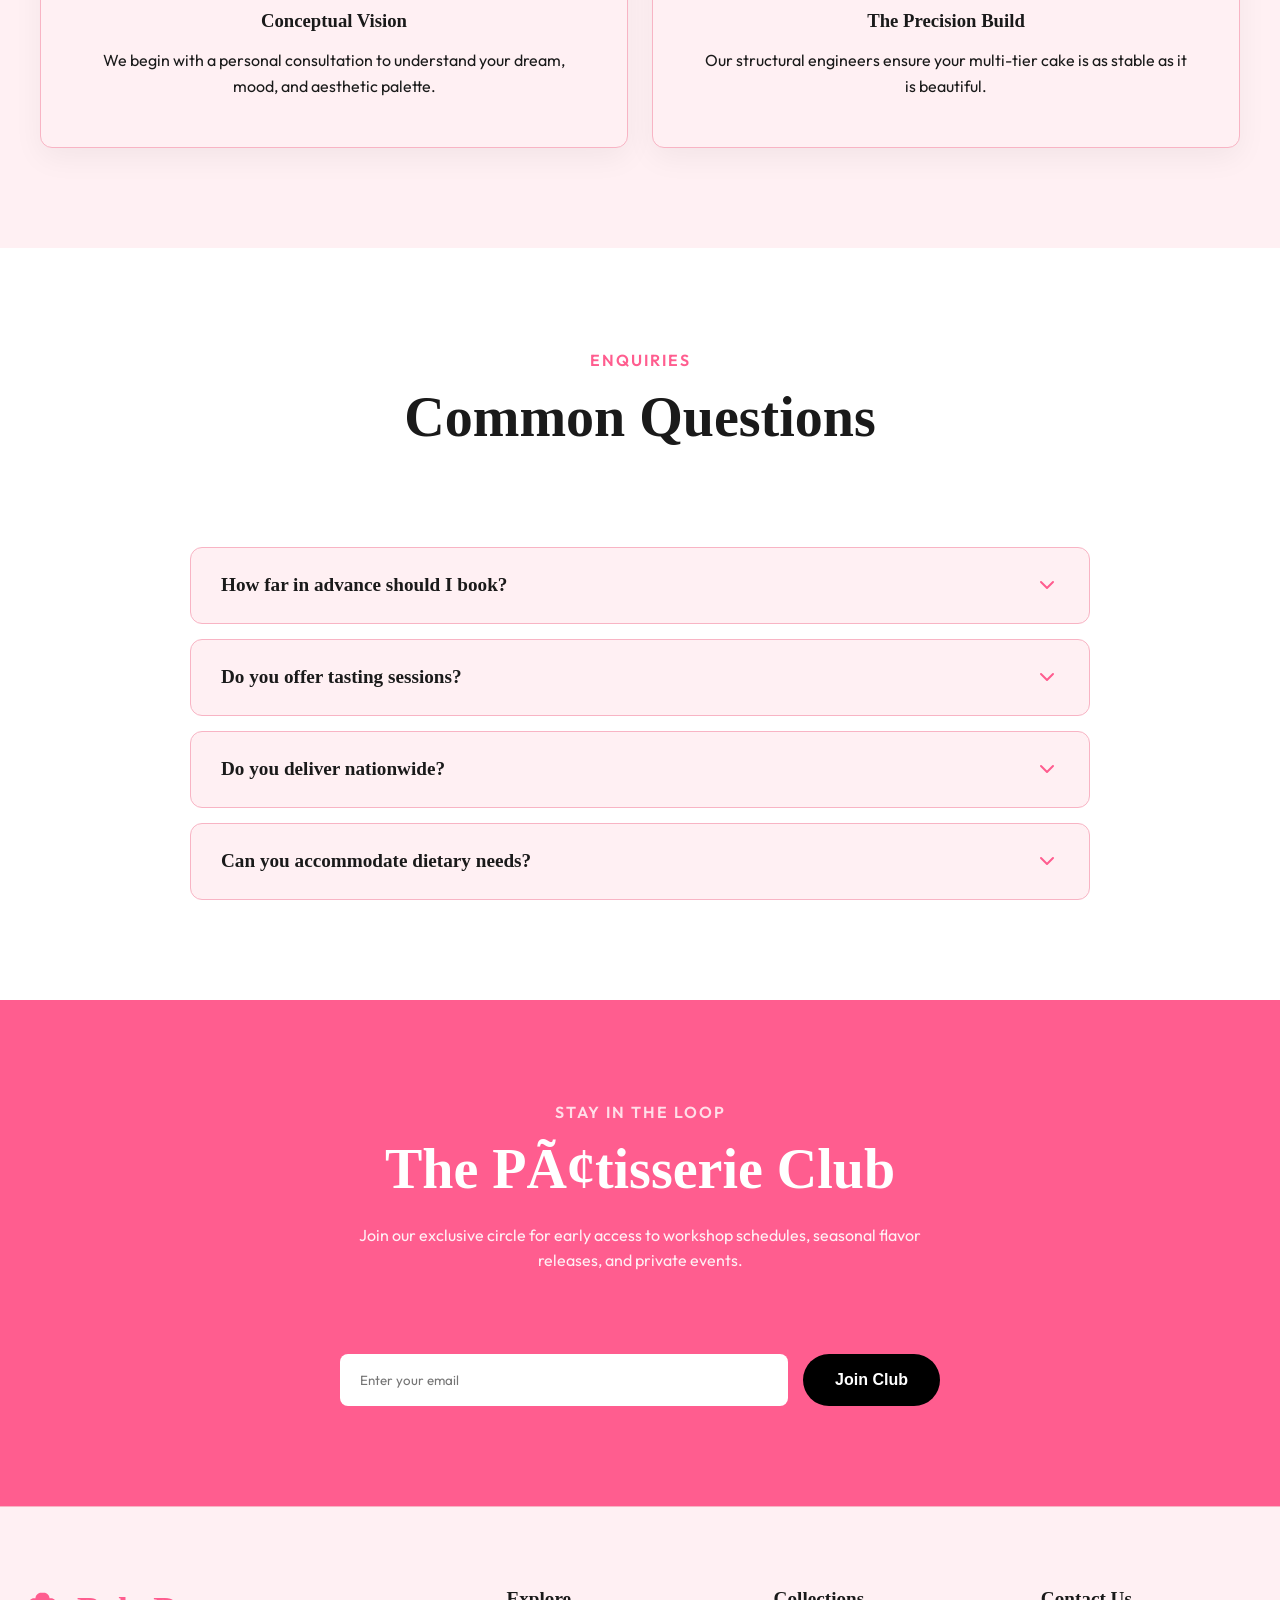
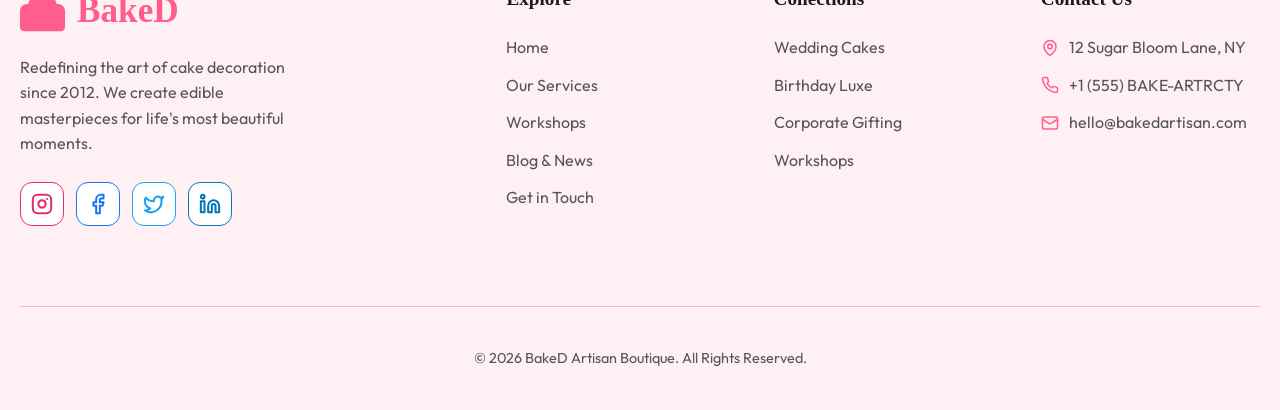
==== commit c54d1364: "U" ====
--- a/index.html
+++ b/index.html
@@ -1,8 +1,9 @@
-﻿<!DOCTYPE html>
+<!DOCTYPE html>
 <html lang="en" dir="ltr" data-theme="light">
 
 <head>
-    <link rel="icon" href="data:image/svg+xml,<svg xmlns='http://www.w3.org/2000/svg' viewBox='0 0 512 512'><path fill='%23FF5D8F' d='M416 192c0-35.3-28.7-64-64-64h-16c0-35.3-28.7-64-64-64h-32c-35.3 0-64 28.7-64 64h-16c-35.3 0-64 28.7-64 64v32h320v-32zM80 448c0 17.7 14.3 32 32 32h288c17.7 0 32-14.3 32-32v-160H80v160zm352-256H80c-44.2 0-80 35.8-80 80v184c0 26.5 21.5 48 48 48h416c26.5 0 48-21.5 48-48V272c0-44.2-35.8-80-80-80z'/></svg>">
+    <link rel="icon"
+        href="data:image/svg+xml,<svg xmlns='http://www.w3.org/2000/svg' viewBox='0 0 512 512'><path fill='%23FF5D8F' d='M416 192c0-35.3-28.7-64-64-64h-16c0-35.3-28.7-64-64-64h-32c-35.3 0-64 28.7-64 64h-16c-35.3 0-64 28.7-64 64v32h320v-32zM80 448c0 17.7 14.3 32 32 32h288c17.7 0 32-14.3 32-32v-160H80v160zm352-256H80c-44.2 0-80 35.8-80 80v184c0 26.5 21.5 48 48 48h416c26.5 0 48-21.5 48-48V272c0-44.2-35.8-80-80-80z'/></svg>">
     <meta charset="UTF-8">
     <meta name="viewport" content="width=device-width, initial-scale=1.0">
     <title>BakeD | Premium Cake Decoration & Design Boutique</title>
@@ -35,11 +36,40 @@
             </nav>
 
             <div class="nav-actions">
-                <button class="theme-toggle" aria-label="Toggle Theme"><svg data-lucide="moon" class="moon-icon" viewBox="0 0 24 24" fill="none" stroke="currentColor" stroke-width="2" stroke-linecap="round" stroke-linejoin="round" style="display: block;"><path d="M12 3a6 6 0 0 0 9 9 9 9 0 1 1-9-9Z"/></svg><svg data-lucide="sun" class="sun-icon" viewBox="0 0 24 24" fill="none" stroke="currentColor" stroke-width="2" stroke-linecap="round" stroke-linejoin="round" style="display: none;"><circle cx="12" cy="12" r="4"/><path d="M12 2v2"/><path d="M12 20v2"/><path d="m4.93 4.93 1.41 1.41"/><path d="m17.66 17.66 1.41 1.41"/><path d="M2 12h2"/><path d="M20 12h2"/><path d="m6.34 17.66-1.41 1.41"/><path d="m19.07 4.93-1.41 1.41"/></svg></button>
-                <button class="rtl-toggle" aria-label="Toggle Direction"><svg data-lucide="languages" viewBox="0 0 24 24" fill="none" stroke="currentColor" stroke-width="2" stroke-linecap="round" stroke-linejoin="round" style="width: 24px; height: 24px;"><path d="m5 8 6 6"/><path d="m4 14 6-6 2-3"/><path d="M2 5h12"/><path d="M7 2h1"/><path d="m22 22-5-10-5 10"/><path d="M14 18h6"/></svg></button>
+                <button class="theme-toggle" aria-label="Toggle Theme"><svg data-lucide="moon" class="moon-icon"
+                        viewBox="0 0 24 24" fill="none" stroke="currentColor" stroke-width="2" stroke-linecap="round"
+                        stroke-linejoin="round" style="display: block;">
+                        <path d="M12 3a6 6 0 0 0 9 9 9 9 0 1 1-9-9Z" />
+                    </svg><svg data-lucide="sun" class="sun-icon" viewBox="0 0 24 24" fill="none" stroke="currentColor"
+                        stroke-width="2" stroke-linecap="round" stroke-linejoin="round" style="display: none;">
+                        <circle cx="12" cy="12" r="4" />
+                        <path d="M12 2v2" />
+                        <path d="M12 20v2" />
+                        <path d="m4.93 4.93 1.41 1.41" />
+                        <path d="m17.66 17.66 1.41 1.41" />
+                        <path d="M2 12h2" />
+                        <path d="M20 12h2" />
+                        <path d="m6.34 17.66-1.41 1.41" />
+                        <path d="m19.07 4.93-1.41 1.41" />
+                    </svg></button>
+                <button class="rtl-toggle" aria-label="Toggle Direction"><svg data-lucide="languages"
+                        viewBox="0 0 24 24" fill="none" stroke="currentColor" stroke-width="2" stroke-linecap="round"
+                        stroke-linejoin="round" style="width: 24px; height: 24px;">
+                        <path d="m5 8 6 6" />
+                        <path d="m4 14 6-6 2-3" />
+                        <path d="M2 5h12" />
+                        <path d="M7 2h1" />
+                        <path d="m22 22-5-10-5 10" />
+                        <path d="M14 18h6" />
+                    </svg></button>
                 <a href="login.html" class="btn btn-primary nav-login-btn" style="padding: 10px 24px;">Login</a>
                 <button class="menu-btn" aria-label="Open Menu">
-                    <svg viewBox="0 0 24 24" fill="none" stroke="currentColor" stroke-width="2" stroke-linecap="round" stroke-linejoin="round"><line x1="4" x2="20" y1="12" y2="12"/><line x1="4" x2="20" y1="6" y2="6"/><line x1="4" x2="20" y1="18" y2="18"/></svg>
+                    <svg viewBox="0 0 24 24" fill="none" stroke="currentColor" stroke-width="2" stroke-linecap="round"
+                        stroke-linejoin="round">
+                        <line x1="4" x2="20" y1="12" y2="12" />
+                        <line x1="4" x2="20" y1="6" y2="6" />
+                        <line x1="4" x2="20" y1="18" y2="18" />
+                    </svg>
                 </button>
             </div>
         </div>
@@ -65,8 +95,32 @@
             <a href="login.html" class="btn btn-primary">Login</a>
         </nav>
         <div style="margin-top: auto; display: flex; gap: 20px; justify-content: center;">
-            <button class="theme-toggle" style="background: var(--bg-secondary); width: 50px; height: 50px;"><svg data-lucide="moon" class="moon-icon" viewBox="0 0 24 24" fill="none" stroke="currentColor" stroke-width="2" stroke-linecap="round" stroke-linejoin="round" style="display: block;"><path d="M12 3a6 6 0 0 0 9 9 9 9 0 1 1-9-9Z"/></svg><svg data-lucide="sun" class="sun-icon" viewBox="0 0 24 24" fill="none" stroke="currentColor" stroke-width="2" stroke-linecap="round" stroke-linejoin="round" style="display: none;"><circle cx="12" cy="12" r="4"/><path d="M12 2v2"/><path d="M12 20v2"/><path d="m4.93 4.93 1.41 1.41"/><path d="m17.66 17.66 1.41 1.41"/><path d="M2 12h2"/><path d="M20 12h2"/><path d="m6.34 17.66-1.41 1.41"/><path d="m19.07 4.93-1.41 1.41"/></svg></button>
-            <button class="rtl-toggle" style="background: var(--bg-secondary); width: 50px; height: 50px;"><svg data-lucide="languages" viewBox="0 0 24 24" fill="none" stroke="currentColor" stroke-width="2" stroke-linecap="round" stroke-linejoin="round" style="width: 24px; height: 24px;"><path d="m5 8 6 6"/><path d="m4 14 6-6 2-3"/><path d="M2 5h12"/><path d="M7 2h1"/><path d="m22 22-5-10-5 10"/><path d="M14 18h6"/></svg></button>
+            <button class="theme-toggle" style="background: var(--bg-secondary); width: 50px; height: 50px;"><svg
+                    data-lucide="moon" class="moon-icon" viewBox="0 0 24 24" fill="none" stroke="currentColor"
+                    stroke-width="2" stroke-linecap="round" stroke-linejoin="round" style="display: block;">
+                    <path d="M12 3a6 6 0 0 0 9 9 9 9 0 1 1-9-9Z" />
+                </svg><svg data-lucide="sun" class="sun-icon" viewBox="0 0 24 24" fill="none" stroke="currentColor"
+                    stroke-width="2" stroke-linecap="round" stroke-linejoin="round" style="display: none;">
+                    <circle cx="12" cy="12" r="4" />
+                    <path d="M12 2v2" />
+                    <path d="M12 20v2" />
+                    <path d="m4.93 4.93 1.41 1.41" />
+                    <path d="m17.66 17.66 1.41 1.41" />
+                    <path d="M2 12h2" />
+                    <path d="M20 12h2" />
+                    <path d="m6.34 17.66-1.41 1.41" />
+                    <path d="m19.07 4.93-1.41 1.41" />
+                </svg></button>
+            <button class="rtl-toggle" style="background: var(--bg-secondary); width: 50px; height: 50px;"><svg
+                    data-lucide="languages" viewBox="0 0 24 24" fill="none" stroke="currentColor" stroke-width="2"
+                    stroke-linecap="round" stroke-linejoin="round" style="width: 24px; height: 24px;">
+                    <path d="m5 8 6 6" />
+                    <path d="m4 14 6-6 2-3" />
+                    <path d="M2 5h12" />
+                    <path d="M7 2h1" />
+                    <path d="m22 22-5-10-5 10" />
+                    <path d="M14 18h6" />
+                </svg></button>
         </div>
     </div>
 
@@ -80,8 +134,10 @@
             <p>Experience the pinnacle of pÃ¢tisserie architecture. We design unique, visually stunning, and decadently
                 delicious cakes for your most prestigious events.</p>
             <div style="display: flex; gap: 20px; justify-content: center; flex-wrap: wrap;">
-                <a href="services.html" class="btn btn-primary" style="min-width: 180px; justify-content: center;"> Collections</a>
-                <a href="contact.html" class="btn btn-secondary" style="border-color: #fff; color: #fff; min-width: 180px; justify-content: center;">Inquiry</a>
+                <a href="services.html" class="btn btn-primary" style="min-width: 180px; justify-content: center;">
+                    Collections</a>
+                <a href="contact.html" class="btn btn-secondary"
+                    style="border-color: #fff; color: #fff; min-width: 180px; justify-content: center;">Inquiry</a>
             </div>
         </div>
     </section>
@@ -307,7 +363,7 @@
                 <div class="faq-item">
                     <button class="faq-question">
                         How far in advance should I book?
-                        <i data-lucide="chevron-down" class="faq-icon"></i>
+                        <svg viewBox="0 0 24 24" fill="none" stroke="currentColor" stroke-width="2" stroke-linecap="round" stroke-linejoin="round" class="faq-icon" style="width: 24px; height: 24px;"><path d="m6 9 6 6 6-6"/></svg>
                     </button>
                     <div class="faq-answer">
                         <p>For large events like weddings, we recommend booking 6-12 months in advance. For boutique
@@ -318,7 +374,7 @@
                 <div class="faq-item">
                     <button class="faq-question">
                         Do you offer tasting sessions?
-                        <i data-lucide="chevron-down" class="faq-icon"></i>
+                        <svg viewBox="0 0 24 24" fill="none" stroke="currentColor" stroke-width="2" stroke-linecap="round" stroke-linejoin="round" class="faq-icon" style="width: 24px; height: 24px;"><path d="m6 9 6 6 6-6"/></svg>
                     </button>
                     <div class="faq-answer">
                         <p>Absolutely. We offer private tasting sessions for all bespoke commissions where you can
@@ -329,7 +385,7 @@
                 <div class="faq-item">
                     <button class="faq-question">
                         Do you deliver nationwide?
-                        <i data-lucide="chevron-down" class="faq-icon"></i>
+                        <svg viewBox="0 0 24 24" fill="none" stroke="currentColor" stroke-width="2" stroke-linecap="round" stroke-linejoin="round" class="faq-icon" style="width: 24px; height: 24px;"><path d="m6 9 6 6 6-6"/></svg>
                     </button>
                     <div class="faq-answer">
                         <p>Yes, we have a specialized logistics team to handle climate-controlled delivery across the
@@ -340,7 +396,7 @@
                 <div class="faq-item">
                     <button class="faq-question">
                         Can you accommodate dietary needs?
-                        <i data-lucide="chevron-down" class="faq-icon"></i>
+                        <svg viewBox="0 0 24 24" fill="none" stroke="currentColor" stroke-width="2" stroke-linecap="round" stroke-linejoin="round" class="faq-icon" style="width: 24px; height: 24px;"><path d="m6 9 6 6 6-6"/></svg>
                     </button>
                     <div class="faq-answer">
                         <p>We pride ourselves on creating vegan and gluten-free masterpieces that are indistinguishable
@@ -365,7 +421,8 @@
                 <form class="newsletter-form" style="display: flex; gap: 15px; justify-content: center;">
                     <input type="email" class="form-input" placeholder="Enter your email"
                         style="background: white; color: black; border: none; flex: 1;">
-                    <button class="btn btn-secondary" style="background: black; border: none; color: white; min-height: 52px; justify-content: center;">Join
+                    <button class="btn btn-secondary"
+                        style="background: black; border: none; color: white; min-height: 52px; justify-content: center;">Join
                         Club</button>
                 </form>
             </div>
@@ -385,10 +442,28 @@
                     <p class="footer-tagline">Redefining the art of cake decoration since 2012. We create edible
                         masterpieces for life's most beautiful moments.</p>
                     <div class="footer-socials" style="display: flex; gap: 12px; flex-wrap: wrap; margin-top: 25px;">
-                        <a href="#" class="social-icon icon-instagram"><svg viewBox="0 0 24 24" fill="none" stroke="currentColor" stroke-width="2" stroke-linecap="round" stroke-linejoin="round"><rect width="20" height="20" x="2" y="2" rx="5" ry="5"/><path d="M16 11.37A4 4 0 1 1 12.63 8 4 4 0 0 1 16 11.37z"/><line x1="17.5" x2="17.51" y1="6.5" y2="6.5"/></svg></a>
-                        <a href="#" class="social-icon icon-facebook"><svg viewBox="0 0 24 24" fill="none" stroke="currentColor" stroke-width="2" stroke-linecap="round" stroke-linejoin="round"><path d="M18 2h-3a5 5 0 0 0-5 5v3H7v4h3v8h4v-8h3l1-4h-4V7a1 1 0 0 1 1-1h3z"/></svg></a>
-                        <a href="#" class="social-icon icon-twitter"><svg viewBox="0 0 24 24" fill="none" stroke="currentColor" stroke-width="2" stroke-linecap="round" stroke-linejoin="round"><path d="M22 4s-.7 2.1-2 3.4c1.6 10-9.4 17.3-18 11.6 2.2.1 4.4-.6 6-2C3 15.5.5 9.6 3 5c2.2 2.6 5.6 4.1 9 4-.9-4.2 4-6.6 7-3.8 1.1 0 3-1.2 3-1.2z"/></svg></a>
-                        <a href="#" class="social-icon icon-linkedin"><svg viewBox="0 0 24 24" fill="none" stroke="currentColor" stroke-width="2" stroke-linecap="round" stroke-linejoin="round"><path d="M16 8a6 6 0 0 1 6 6v7h-4v-7a2 2 0 0 0-2-2 2 2 0 0 0-2 2v7h-4v-7a6 6 0 0 1 6-6z"/><rect width="4" height="12" x="2" y="9"/><circle cx="4" cy="4" r="2"/></svg></a>
+                        <a href="#" class="social-icon icon-instagram"><svg viewBox="0 0 24 24" fill="none"
+                                stroke="currentColor" stroke-width="2" stroke-linecap="round" stroke-linejoin="round">
+                                <rect width="20" height="20" x="2" y="2" rx="5" ry="5" />
+                                <path d="M16 11.37A4 4 0 1 1 12.63 8 4 4 0 0 1 16 11.37z" />
+                                <line x1="17.5" x2="17.51" y1="6.5" y2="6.5" />
+                            </svg></a>
+                        <a href="#" class="social-icon icon-facebook"><svg viewBox="0 0 24 24" fill="none"
+                                stroke="currentColor" stroke-width="2" stroke-linecap="round" stroke-linejoin="round">
+                                <path d="M18 2h-3a5 5 0 0 0-5 5v3H7v4h3v8h4v-8h3l1-4h-4V7a1 1 0 0 1 1-1h3z" />
+                            </svg></a>
+                        <a href="#" class="social-icon icon-twitter"><svg viewBox="0 0 24 24" fill="none"
+                                stroke="currentColor" stroke-width="2" stroke-linecap="round" stroke-linejoin="round">
+                                <path
+                                    d="M22 4s-.7 2.1-2 3.4c1.6 10-9.4 17.3-18 11.6 2.2.1 4.4-.6 6-2C3 15.5.5 9.6 3 5c2.2 2.6 5.6 4.1 9 4-.9-4.2 4-6.6 7-3.8 1.1 0 3-1.2 3-1.2z" />
+                            </svg></a>
+                        <a href="#" class="social-icon icon-linkedin"><svg viewBox="0 0 24 24" fill="none"
+                                stroke="currentColor" stroke-width="2" stroke-linecap="round" stroke-linejoin="round">
+                                <path
+                                    d="M16 8a6 6 0 0 1 6 6v7h-4v-7a2 2 0 0 0-2-2 2 2 0 0 0-2 2v7h-4v-7a6 6 0 0 1 6-6z" />
+                                <rect width="4" height="12" x="2" y="9" />
+                                <circle cx="4" cy="4" r="2" />
+                            </svg></a>
                     </div>
                 </div>
                 <div class="footer-column">
@@ -409,13 +484,25 @@
                 <div class="footer-column">
                     <h3>Contact Us</h3>
                     <p class="footer-link" style="display: flex; gap: 10px; align-items: center; cursor: default;">
-                        <svg viewBox="0 0 24 24" fill="none" stroke="currentColor" stroke-width="2" stroke-linecap="round" stroke-linejoin="round"><path d="M20 10c0 6-8 12-8 12s-8-6-8-12a8 8 0 0 1 16 0Z"/><circle cx="12" cy="10" r="3"/></svg> 12 Sugar Bloom Lane, NY
+                        <svg viewBox="0 0 24 24" fill="none" stroke="currentColor" stroke-width="2"
+                            stroke-linecap="round" stroke-linejoin="round">
+                            <path d="M20 10c0 6-8 12-8 12s-8-6-8-12a8 8 0 0 1 16 0Z" />
+                            <circle cx="12" cy="10" r="3" />
+                        </svg> 12 Sugar Bloom Lane, NY
                     </p>
                     <p class="footer-link" style="display: flex; gap: 10px; align-items: center; cursor: default;">
-                        <svg viewBox="0 0 24 24" fill="none" stroke="currentColor" stroke-width="2" stroke-linecap="round" stroke-linejoin="round"><path d="M22 16.92v3a2 2 0 0 1-2.18 2 19.79 19.79 0 0 1-8.63-3.07 19.5 19.5 0 0 1-6-6 19.79 19.79 0 0 1-3.07-8.67A2 2 0 0 1 4.11 2h3a2 2 0 0 1 2 1.72 12.84 12.84 0 0 0 .7 2.81 2 2 0 0 1-.45 2.11L8.09 9.91a16 16 0 0 0 6 6l1.27-1.27a2 2 0 0 1 2.11-.45 12.84 12.84 0 0 0 2.81.7A2 2 0 0 1 22 16.92z"/></svg> +1 (555) BAKE-ARTRCTY
+                        <svg viewBox="0 0 24 24" fill="none" stroke="currentColor" stroke-width="2"
+                            stroke-linecap="round" stroke-linejoin="round">
+                            <path
+                                d="M22 16.92v3a2 2 0 0 1-2.18 2 19.79 19.79 0 0 1-8.63-3.07 19.5 19.5 0 0 1-6-6 19.79 19.79 0 0 1-3.07-8.67A2 2 0 0 1 4.11 2h3a2 2 0 0 1 2 1.72 12.84 12.84 0 0 0 .7 2.81 2 2 0 0 1-.45 2.11L8.09 9.91a16 16 0 0 0 6 6l1.27-1.27a2 2 0 0 1 2.11-.45 12.84 12.84 0 0 0 2.81.7A2 2 0 0 1 22 16.92z" />
+                        </svg> +1 (555) BAKE-ARTRCTY
                     </p>
                     <p class="footer-link" style="display: flex; gap: 10px; align-items: center; cursor: default;">
-                        <svg viewBox="0 0 24 24" fill="none" stroke="currentColor" stroke-width="2" stroke-linecap="round" stroke-linejoin="round"><rect width="20" height="16" x="2" y="4" rx="2"/><path d="m22 7-8.97 5.7a1.94 1.94 0 0 1-2.06 0L2 7"/></svg> hello@bakedartisan.com
+                        <svg viewBox="0 0 24 24" fill="none" stroke="currentColor" stroke-width="2"
+                            stroke-linecap="round" stroke-linejoin="round">
+                            <rect width="20" height="16" x="2" y="4" rx="2" />
+                            <path d="m22 7-8.97 5.7a1.94 1.94 0 0 1-2.06 0L2 7" />
+                        </svg> hello@bakedartisan.com
                     </p>
                 </div>
             </div>
@@ -439,15 +526,10 @@
             }
         }
     </style>
-<button class="back-to-top" aria-label="Back to Top"><svg viewBox="0 0 24 24" fill="none" stroke="currentColor" stroke-width="2" stroke-linecap="round" stroke-linejoin="round" style="width: 24px; height: 24px;"><path d="m18 15-6-6-6 6"/></svg></button>
+    <button class="back-to-top" aria-label="Back to Top"><svg viewBox="0 0 24 24" fill="none" stroke="currentColor"
+            stroke-width="2" stroke-linecap="round" stroke-linejoin="round" style="width: 24px; height: 24px;">
+            <path d="m18 15-6-6-6 6" />
+        </svg></button>
 </body>
 
-</html>
-
-
-
-
-
-
-
-
+</html>
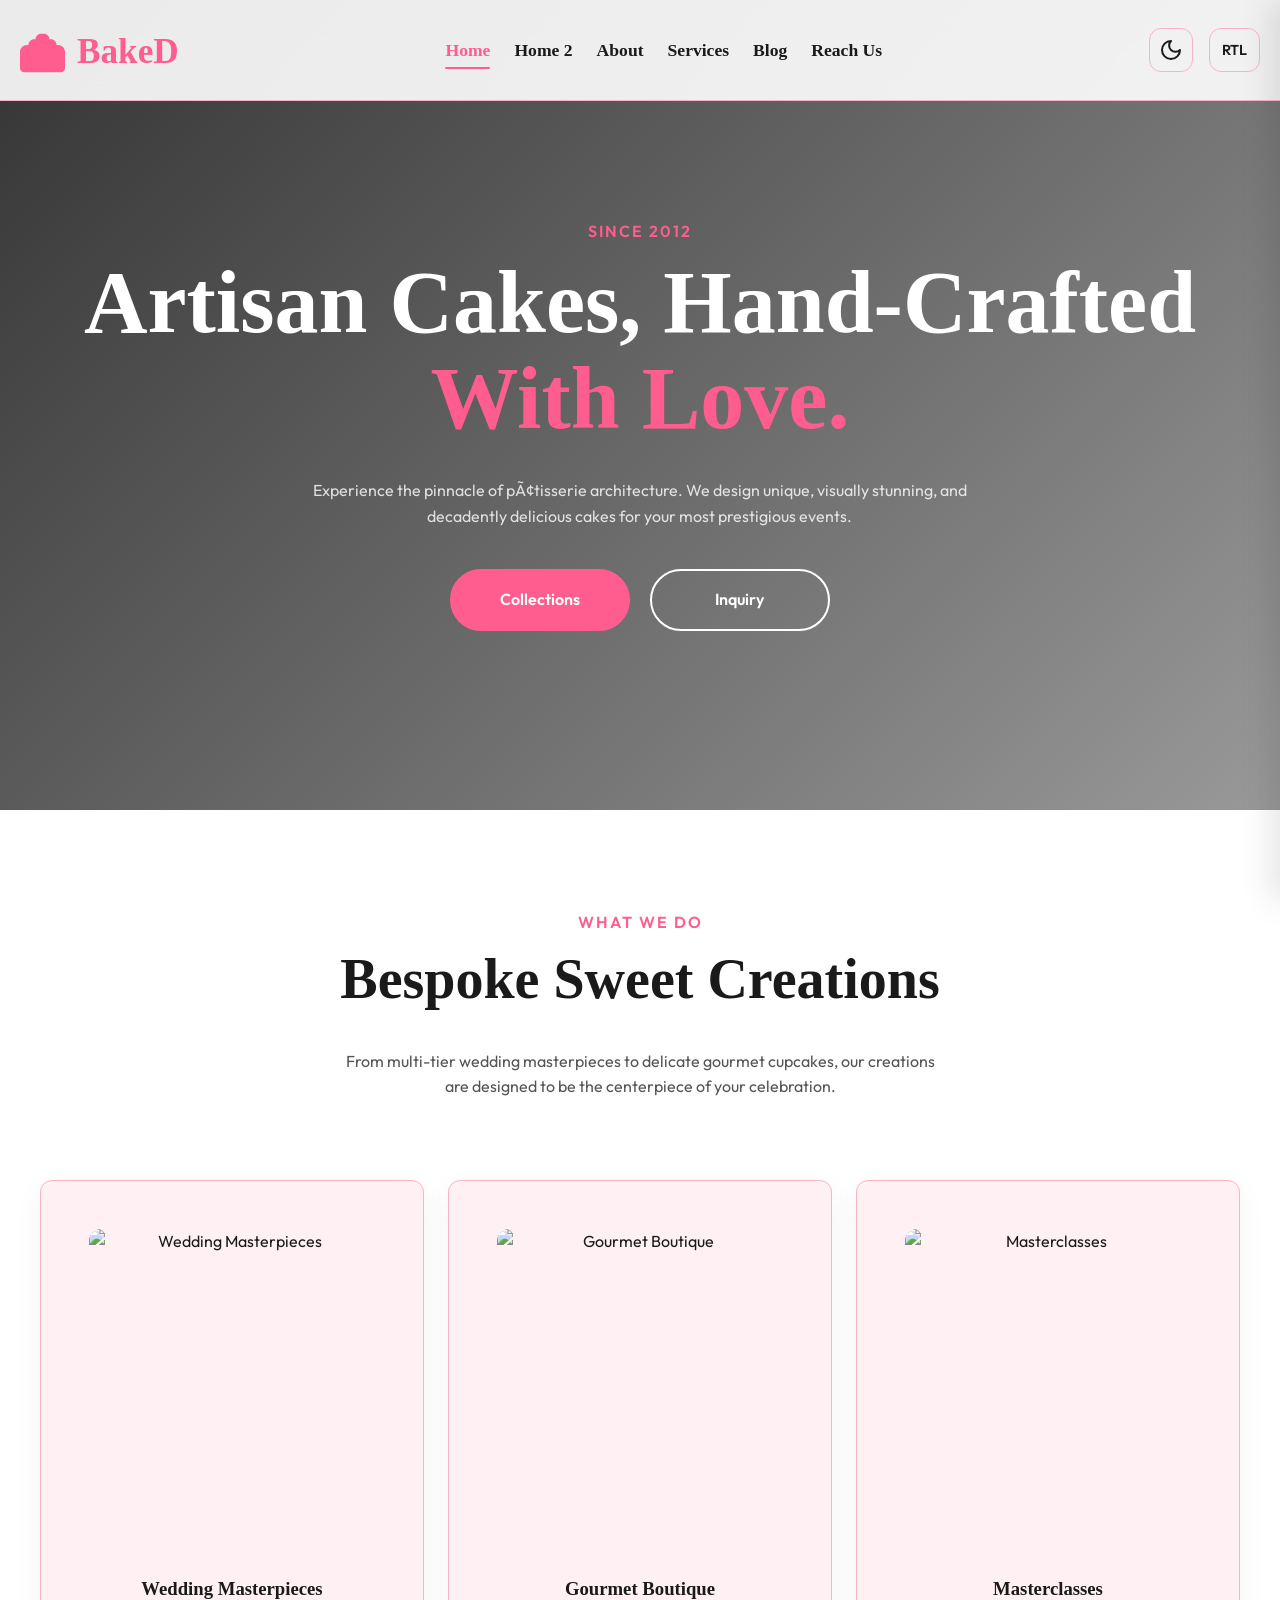
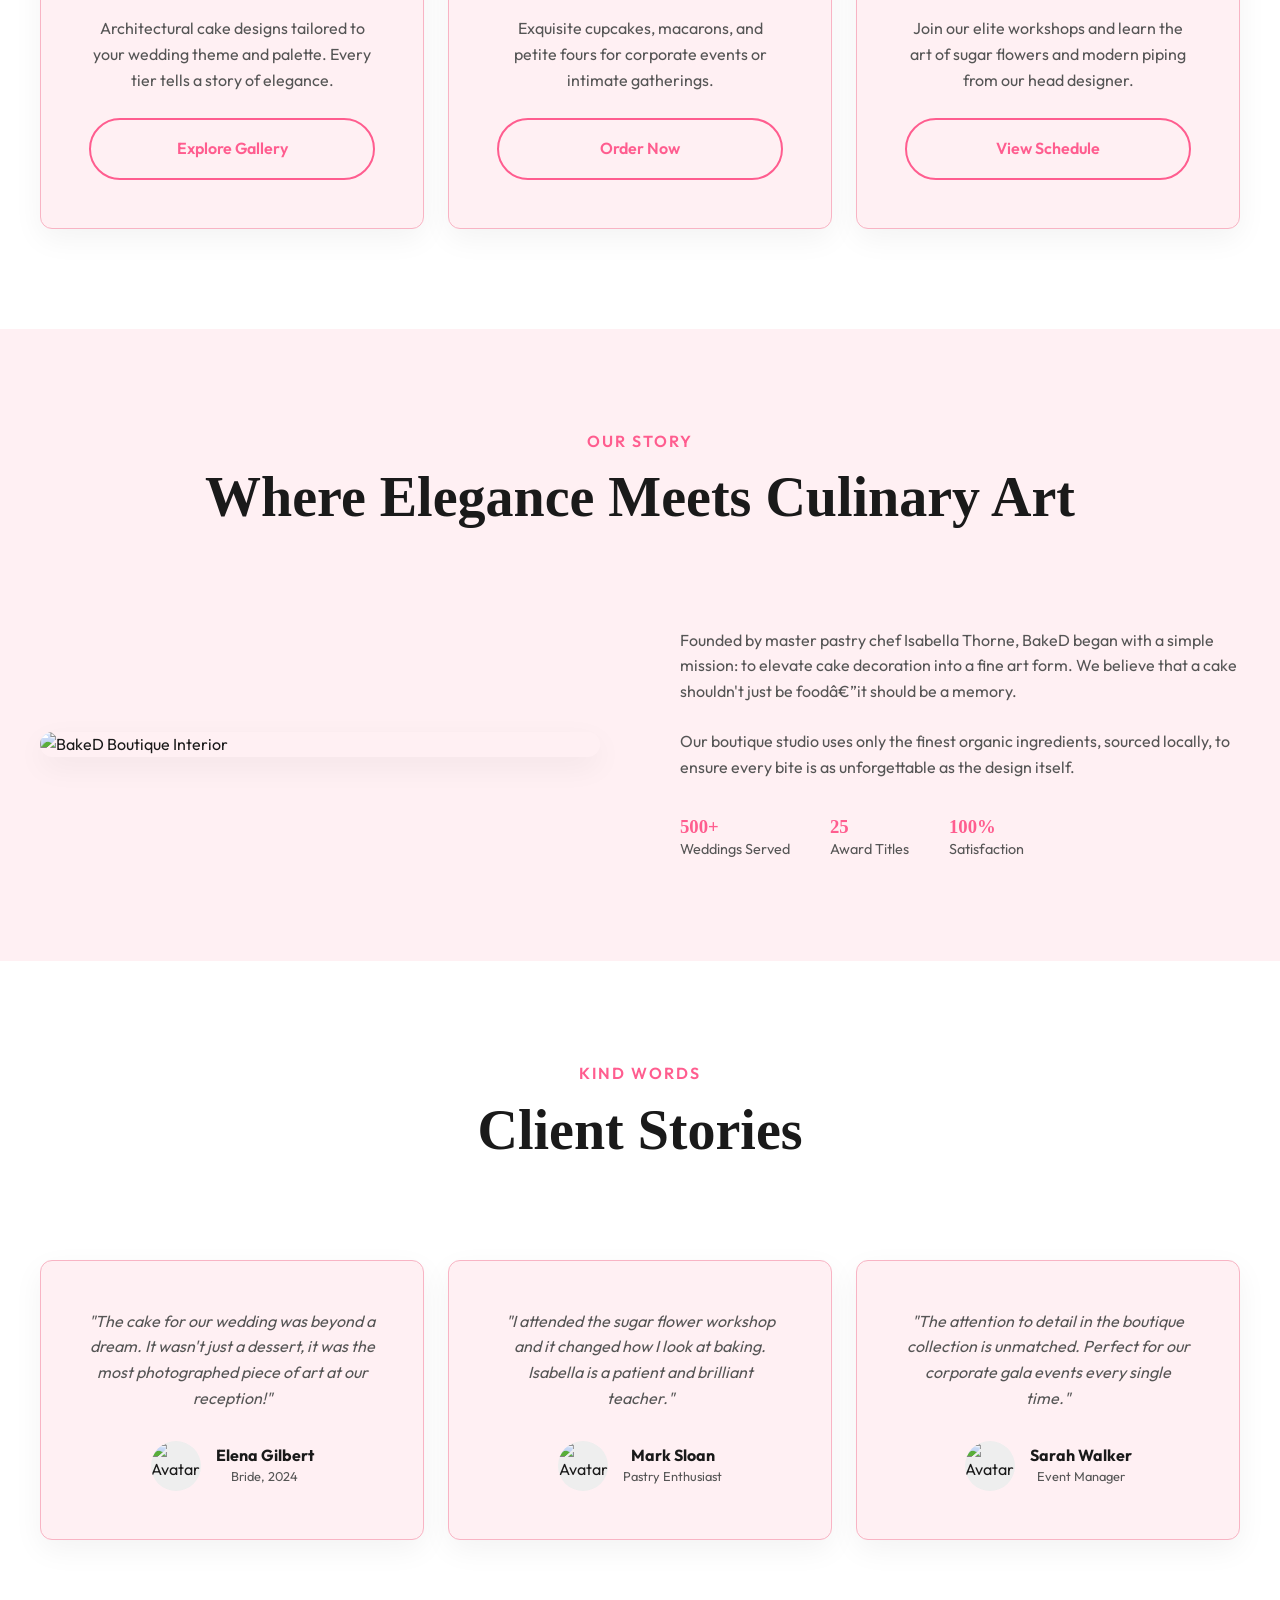
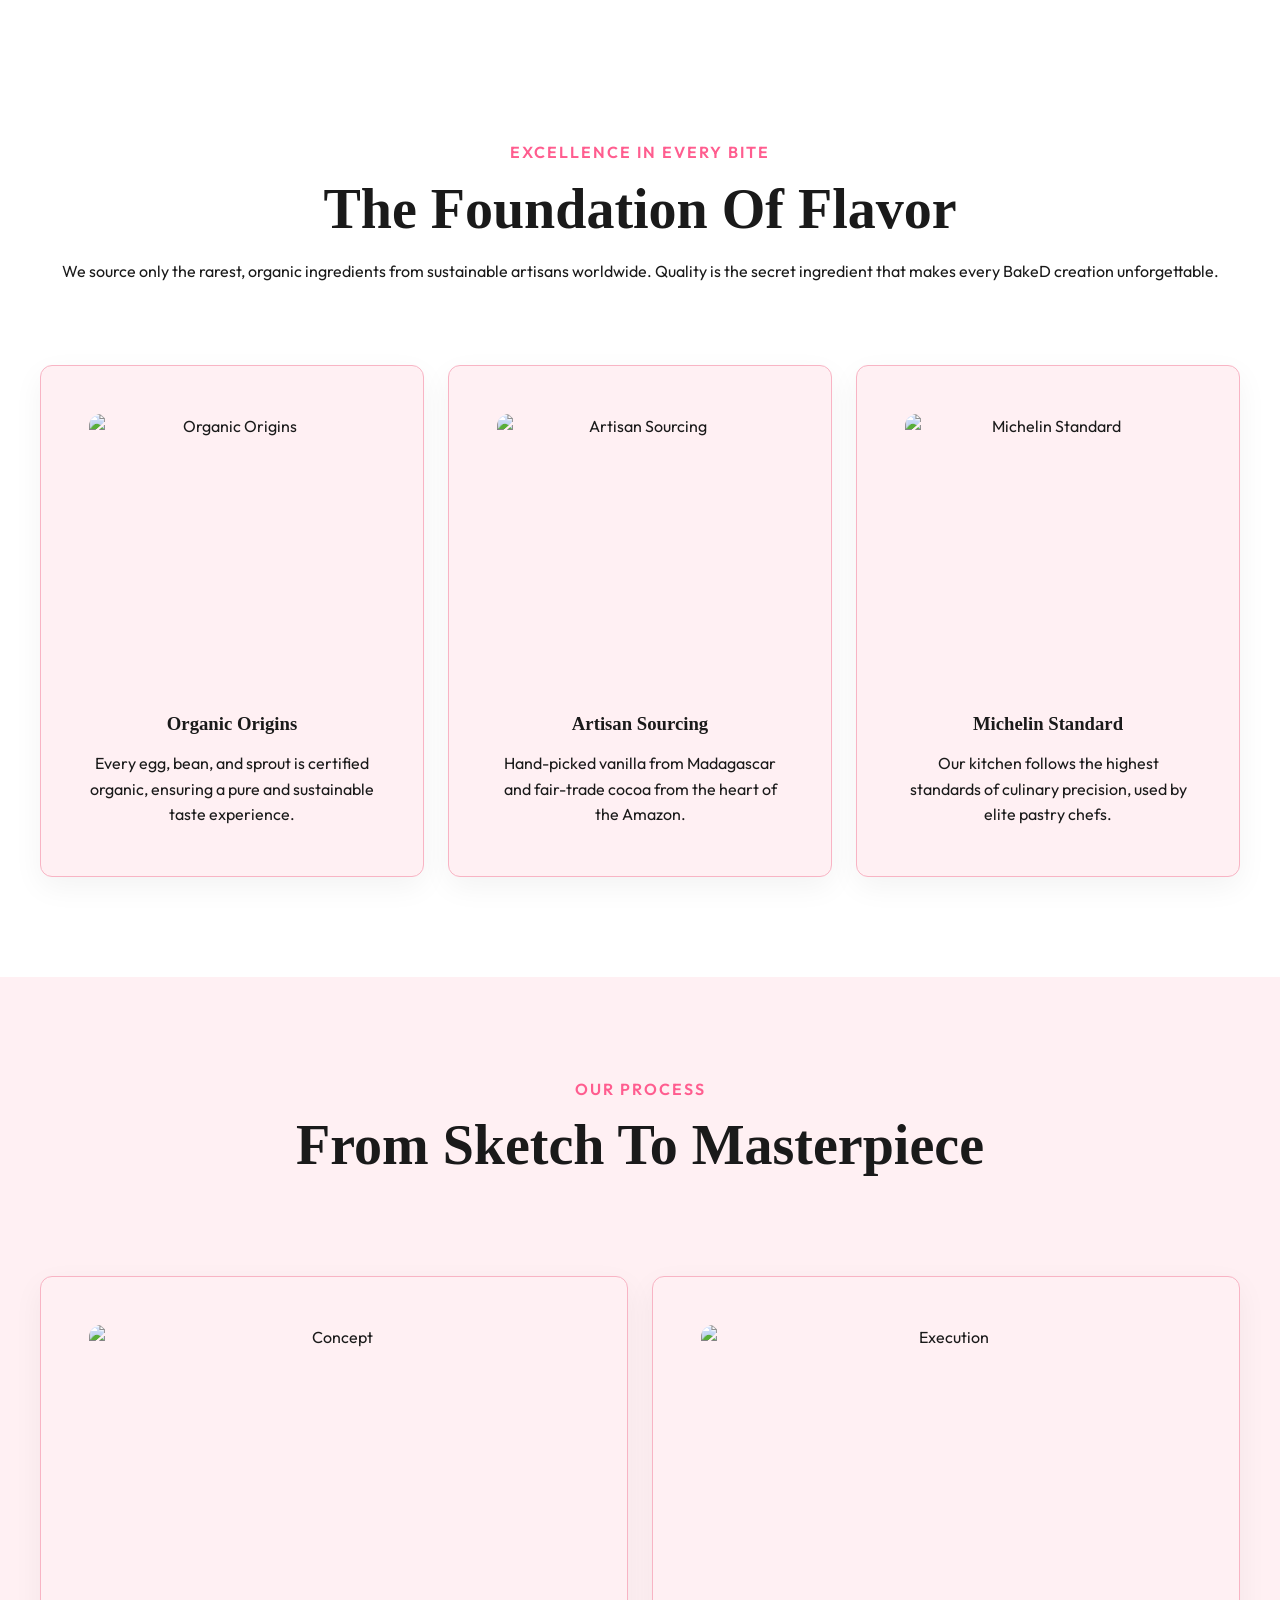
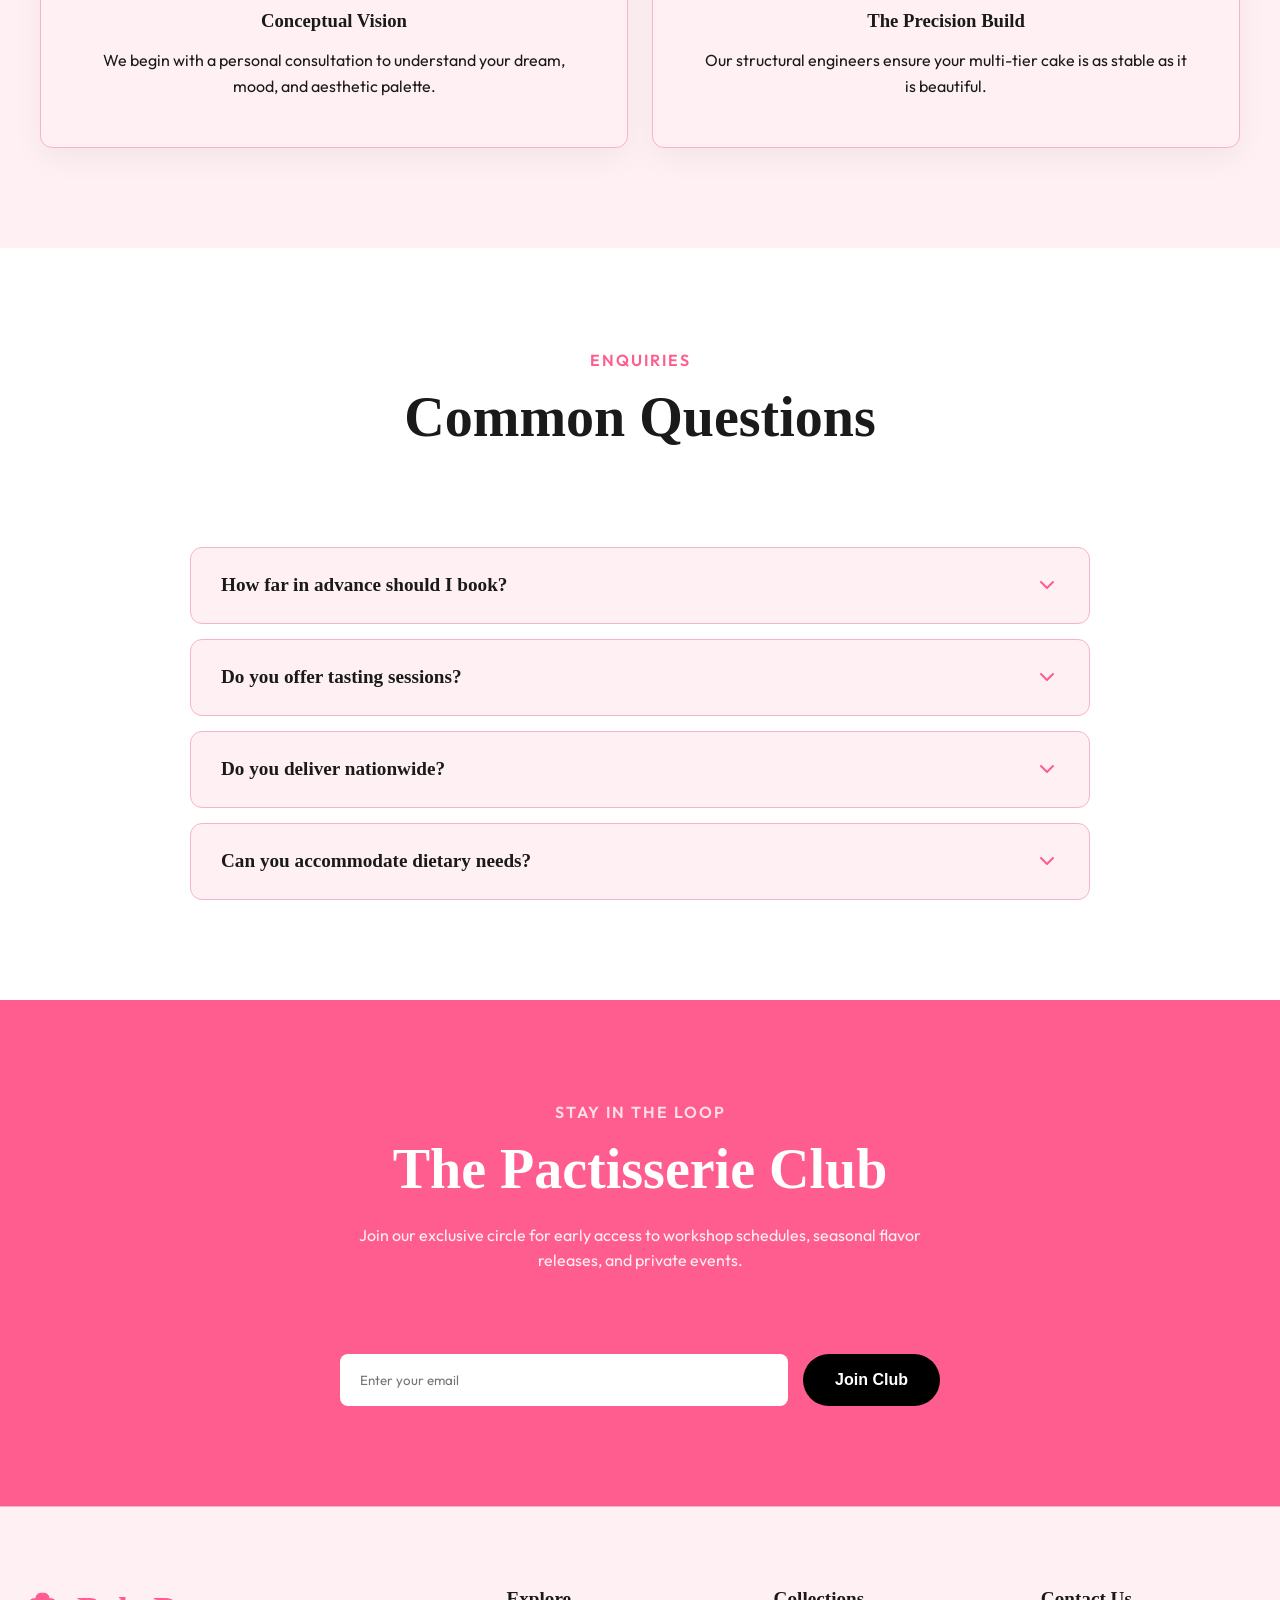
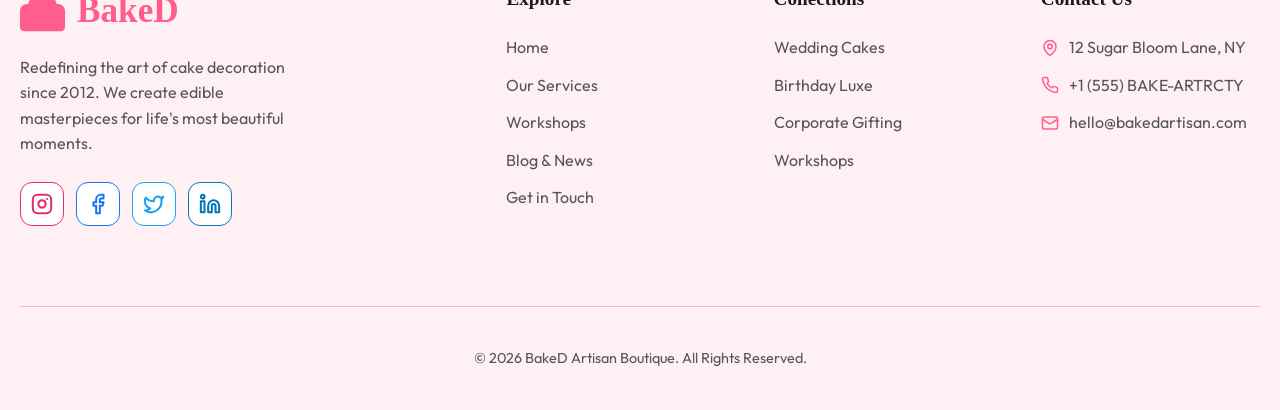
==== commit 0e7f47d5: "U" ====
--- a/index.html
+++ b/index.html
@@ -29,10 +29,11 @@
             <nav class="nav-links">
                 <a href="index.html" class="nav-link active">Home</a>
                 <a href="home2.html" class="nav-link">Home 2</a>
+                                <a href="workshops.html" class="nav-link">About</a>
+
                 <a href="services.html" class="nav-link">Services</a>
-                <a href="workshops.html" class="nav-link">Workshops</a>
                 <a href="blog.html" class="nav-link">Blog</a>
-                <a href="contact.html" class="nav-link">Contact</a>
+                <a href="contact.html" class="nav-link">Reach Us</a>
             </nav>
 
             <div class="nav-actions">
@@ -52,17 +53,7 @@
                         <path d="m6.34 17.66-1.41 1.41" />
                         <path d="m19.07 4.93-1.41 1.41" />
                     </svg></button>
-                <button class="rtl-toggle" aria-label="Toggle Direction"><svg data-lucide="languages"
-                        viewBox="0 0 24 24" fill="none" stroke="currentColor" stroke-width="2" stroke-linecap="round"
-                        stroke-linejoin="round" style="width: 24px; height: 24px;">
-                        <path d="m5 8 6 6" />
-                        <path d="m4 14 6-6 2-3" />
-                        <path d="M2 5h12" />
-                        <path d="M7 2h1" />
-                        <path d="m22 22-5-10-5 10" />
-                        <path d="M14 18h6" />
-                    </svg></button>
-                <a href="login.html" class="btn btn-primary nav-login-btn" style="padding: 10px 24px;">Login</a>
+                <button class="rtl-toggle" aria-label="Toggle Direction"><span>RTL</span></button>
                 <button class="menu-btn" aria-label="Open Menu">
                     <svg viewBox="0 0 24 24" fill="none" stroke="currentColor" stroke-width="2" stroke-linecap="round"
                         stroke-linejoin="round">
@@ -88,11 +79,11 @@
         <nav style="display: flex; flex-direction: column; gap: 20px;">
             <a href="index.html" class="nav-link ">Home</a>
             <a href="home2.html" class="nav-link">Home 2</a>
+                        <a href="workshops.html" class="nav-link">About</a>
+
             <a href="services.html" class="nav-link">Services</a>
-            <a href="workshops.html" class="nav-link">Workshops</a>
             <a href="blog.html" class="nav-link">Blog</a>
-            <a href="contact.html" class="nav-link">Contact</a>
-            <a href="login.html" class="btn btn-primary">Login</a>
+            <a href="contact.html" class="nav-link">Reach Us</a>
         </nav>
         <div style="margin-top: auto; display: flex; gap: 20px; justify-content: center;">
             <button class="theme-toggle" style="background: var(--bg-secondary); width: 50px; height: 50px;"><svg
@@ -111,16 +102,7 @@
                     <path d="m6.34 17.66-1.41 1.41" />
                     <path d="m19.07 4.93-1.41 1.41" />
                 </svg></button>
-            <button class="rtl-toggle" style="background: var(--bg-secondary); width: 50px; height: 50px;"><svg
-                    data-lucide="languages" viewBox="0 0 24 24" fill="none" stroke="currentColor" stroke-width="2"
-                    stroke-linecap="round" stroke-linejoin="round" style="width: 24px; height: 24px;">
-                    <path d="m5 8 6 6" />
-                    <path d="m4 14 6-6 2-3" />
-                    <path d="M2 5h12" />
-                    <path d="M7 2h1" />
-                    <path d="m22 22-5-10-5 10" />
-                    <path d="M14 18h6" />
-                </svg></button>
+            <button class="rtl-toggle" style="background: var(--bg-secondary); width: auto; min-width: 50px; height: 50px; padding: 0 15px;"><span>RTL</span></button>
         </div>
     </div>
 
@@ -412,7 +394,7 @@
         <div class="container" style="text-align: center;">
             <header class="section-header" data-animate>
                 <span class="section-subtitle" style="color: white; opacity: 0.8;">Stay In The Loop</span>
-                <h2 class="section-title" style="color: white; margin-bottom: 20px;">The PÃ¢tisserie Club</h2>
+                <h2 class="section-title" style="color: white; margin-bottom: 20px;">The Pactisserie Club</h2>
                 <p style="color: white; opacity: 0.9; margin: 0 auto 40px; max-width: 600px;">Join our exclusive circle
                     for early access to workshop schedules, seasonal flavor releases, and private events.</p>
             </header>
--- a/style.css
+++ b/style.css
@@ -364,7 +364,7 @@
   justify-content: center;
   border-radius: 12px;
   transition: var(--transition);
-  border: 1px solid transparent;
+  border: 1px solid var(--border-color);
 }
 
 .theme-toggle i,
@@ -1052,3 +1052,54 @@
     right: 20px;
   }
 }
+
+/* RTL Toggle Enhancements */
+.rtl-toggle {
+    width: auto !important;
+    padding: 0 12px;
+    gap: 8px;
+}
+
+.rtl-toggle span {
+    font-size: 0.9rem;
+    font-weight: 600;
+    font-family: var(--font-body);
+}
+
+/* Auth Toggles Transparency Override */
+.auth-toggles .theme-toggle,
+.auth-toggles .rtl-toggle {
+    border-color: transparent !important;
+}
+
+/* Global Hero Fixes for 360px */
+@media (max-width: 360px) {
+  .hero-bg h1, 
+  .premium-hero h1 {
+    font-size: 2.2rem !important;
+    line-height: 1.2 !important;
+    margin: 15px 0 !important;
+  }
+  .hero-bg .container,
+  .premium-hero .container {
+    padding: 0 15px !important;
+  }
+  .hero-bg .section-subtitle,
+  .premium-hero span:first-child:not(nav span):not(.logo span) {
+    letter-spacing: 2px !important;
+    font-size: 0.9rem !important;
+    display: block !important;
+  }
+  .hero-bg p,
+  .premium-hero p {
+    font-size: 1rem !important;
+    margin-bottom: 25px !important;
+    padding: 0 10px !important;
+  }
+  .hero-bg .btn,
+  .premium-hero .btn {
+    min-width: 100% !important;
+    margin-bottom: 10px !important;
+    justify-content: center !important;
+  }
+}
